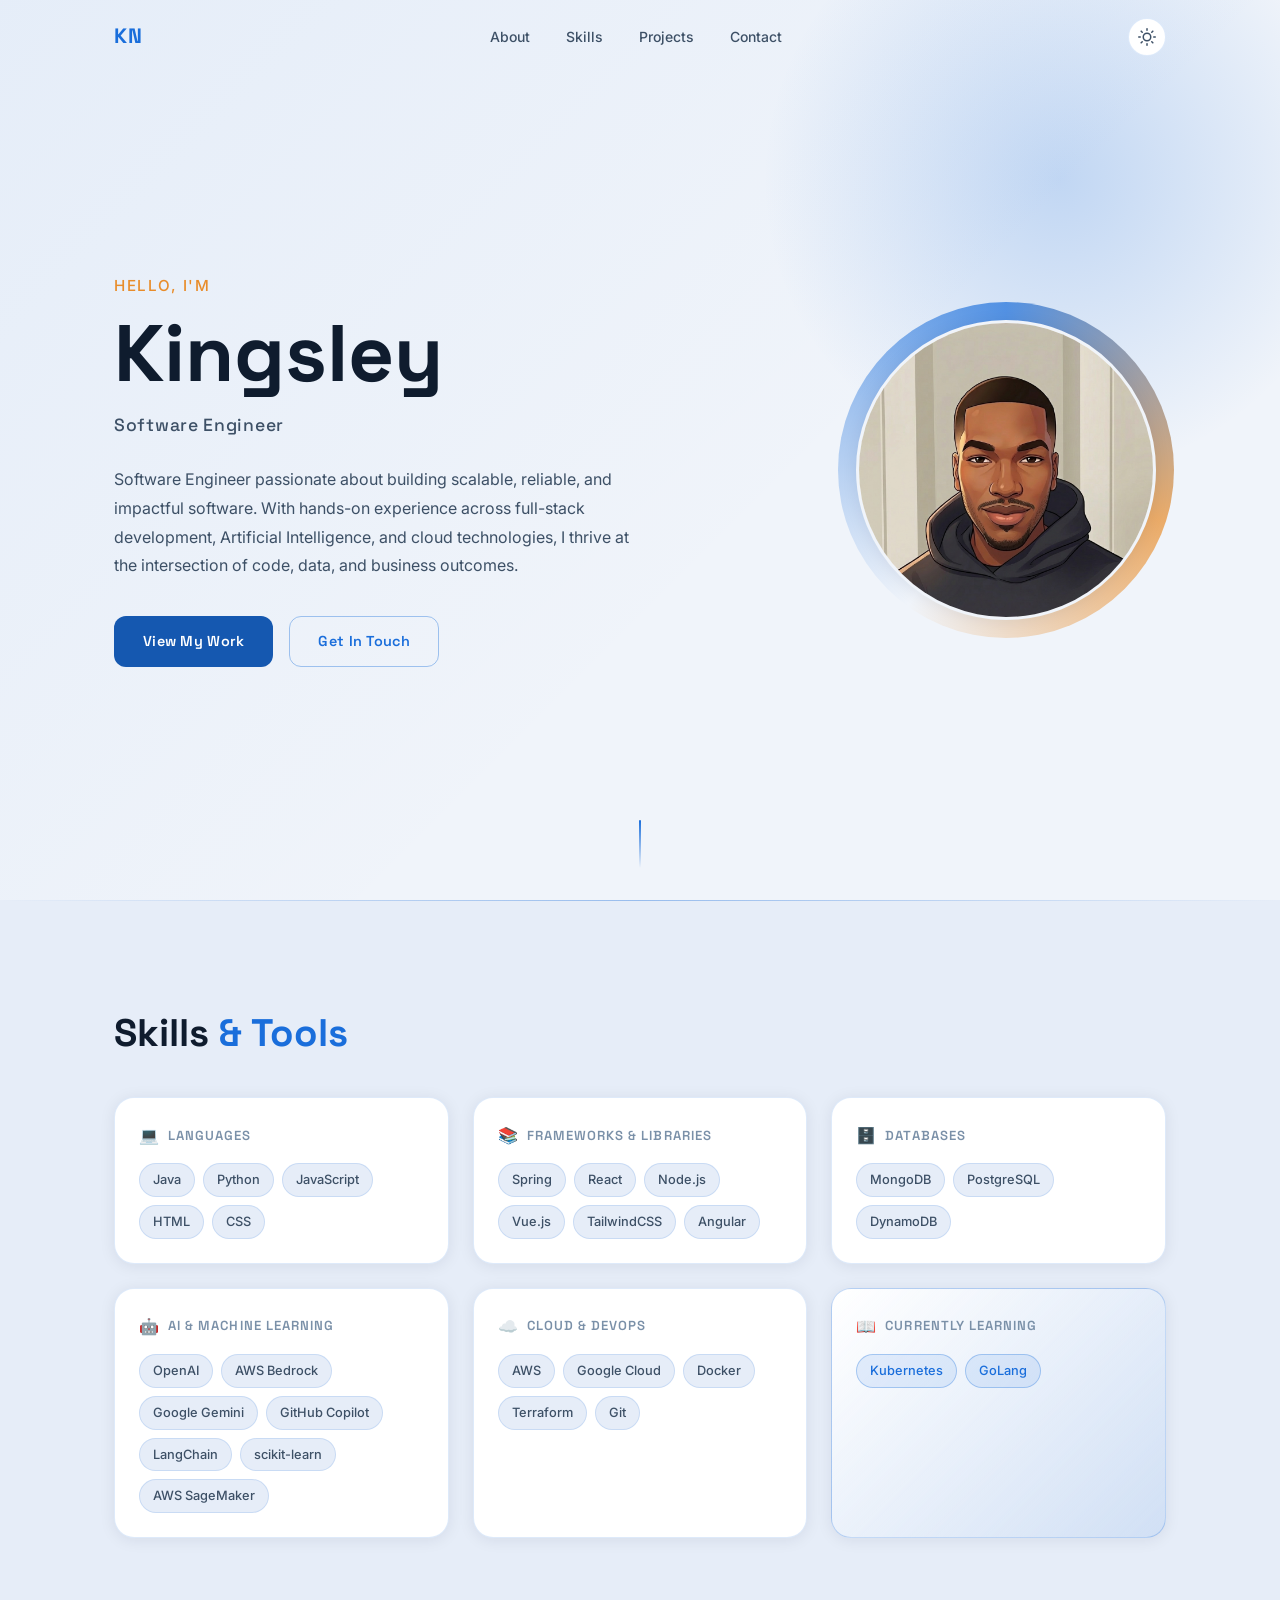
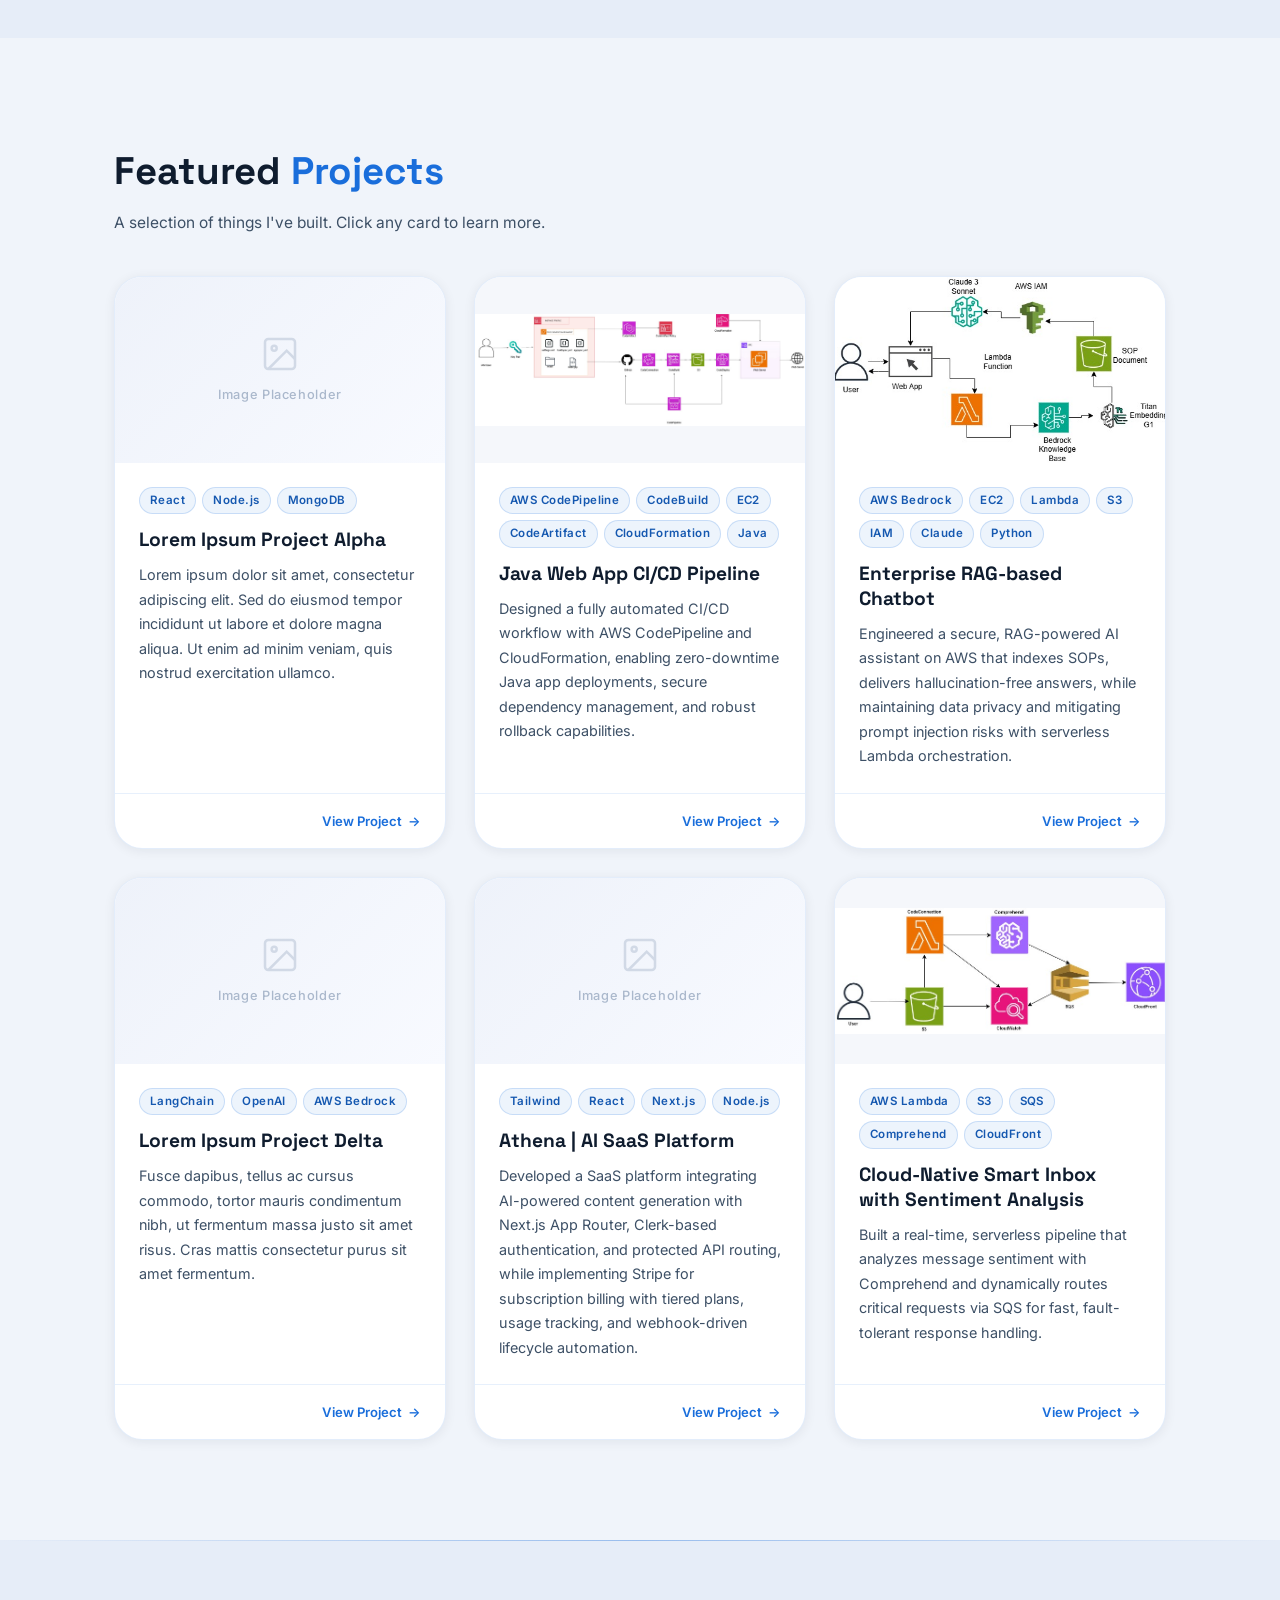
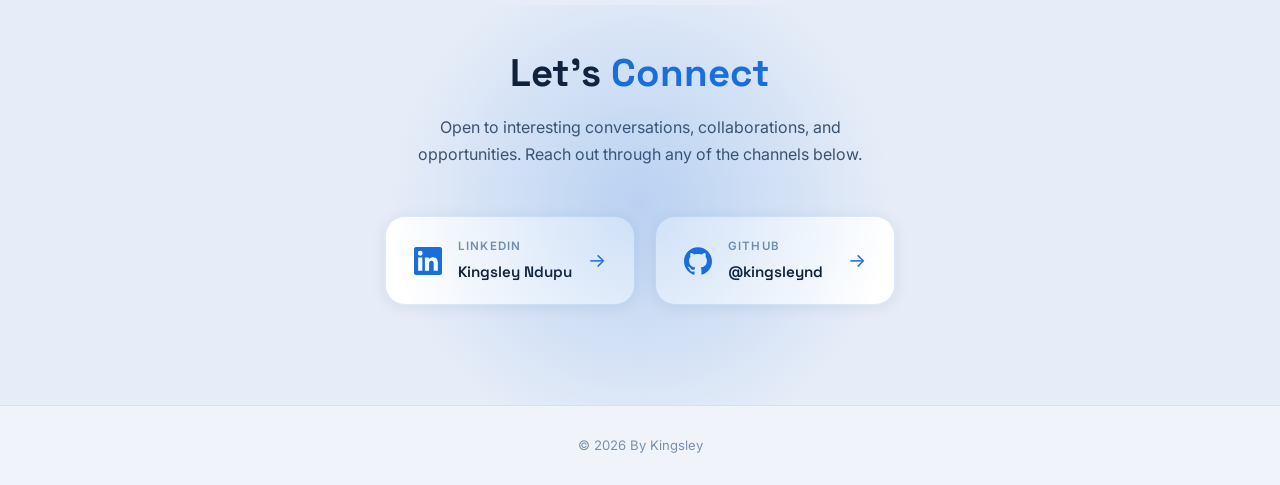
==== Portfolio/index.html @ 6bc6d0e2 "current state" ====
<!DOCTYPE html>
<html lang="en">
<head>
  <meta charset="UTF-8" />
  <meta name="viewport" content="width=device-width, initial-scale=1.0" />
  <title>Kingsley Ndupu — Software Engineer</title>
  <link rel="stylesheet" href="style.css" />
  <link href="https://fonts.googleapis.com/css2?family=Inter:wght@300;400;500;600;700&family=Space+Grotesk:wght@400;500;600;700&display=swap" rel="stylesheet" />
</head>
<body>

  <!-- NAV -->
  <nav class="nav" id="navbar">
    <div class="nav__inner">
      <a href="#" class="nav__logo">KN</a>
      <ul class="nav__links">
        <li><a href="#about">About</a></li>
        <li><a href="#skills">Skills</a></li>
        <li><a href="#projects">Projects</a></li>
        <li><a href="#contact">Contact</a></li>
      </ul>
      <button class="theme-toggle" id="themeToggle" aria-label="Toggle theme">
        <span class="theme-toggle__icon theme-toggle__icon--light">
          <!-- Sun -->
          <svg width="18" height="18" viewBox="0 0 24 24" fill="none" stroke="currentColor" stroke-width="2" stroke-linecap="round" stroke-linejoin="round"><circle cx="12" cy="12" r="5"/><line x1="12" y1="1" x2="12" y2="3"/><line x1="12" y1="21" x2="12" y2="23"/><line x1="4.22" y1="4.22" x2="5.64" y2="5.64"/><line x1="18.36" y1="18.36" x2="19.78" y2="19.78"/><line x1="1" y1="12" x2="3" y2="12"/><line x1="21" y1="12" x2="23" y2="12"/><line x1="4.22" y1="19.78" x2="5.64" y2="18.36"/><line x1="18.36" y1="5.64" x2="19.78" y2="4.22"/></svg>
        </span>
        <span class="theme-toggle__icon theme-toggle__icon--dark">
          <!-- Moon -->
          <svg width="18" height="18" viewBox="0 0 24 24" fill="none" stroke="currentColor" stroke-width="2" stroke-linecap="round" stroke-linejoin="round"><path d="M21 12.79A9 9 0 1 1 11.21 3 7 7 0 0 0 21 12.79z"/></svg>
        </span>
      </button>
    </div>
  </nav>

  <!--  ABOUT -->
  <section class="about" id="about">
    <div class="about__glow"></div>
    <div class="container about__inner">
      <div class="about__text">
        <p class="about__greeting">Hello, I'm</p>
        <h1 class="about__name">Kingsley<br /></h1>
        <p class="about__role">Software Engineer</p>
        <p class="about__bio">
          Software Engineer passionate about building scalable, reliable, and
          impactful software. With hands-on experience across full-stack
          development, Artificial Intelligence, and cloud technologies, I thrive
          at the intersection of code, data, and business outcomes.
        </p>
        <div class="about__actions">
          <a href="#projects" class="btn btn--primary">View My Work</a>
          <a href="#contact" class="btn btn--ghost">Get In Touch</a>
        </div>
      </div>
      <div class="about__image-wrap">
        <div class="about__image-ring"></div>
        <div class="about__image-container">
          <!-- Replace src with your actual profile image path -->
          <img
            src="images/kingsley profile.PNG"
            alt="Kingsley Ndupu"
            class="about__image"
            onerror="this.style.display='none'; this.parentElement.classList.add('about__image-container--placeholder')"
          />
          <div class="about__image-fallback">KN</div>
        </div>
      </div>
    </div>
    <div class="about__scroll-hint">
      <span></span>
    </div>
  </section>

  <!-- SKILLS -->
  <section class="skills" id="skills">
    <div class="container">
      <h2 class="section-title">Skills <span>&amp; Tools</span></h2>
      <div class="skills__grid">

        <div class="skill-group">
          <h3 class="skill-group__title"><span class="skill-group__icon">💻</span> Languages</h3>
          <div class="skill-group__tags">
            <span class="tag">Java</span>
            <span class="tag">Python</span>
            <span class="tag">JavaScript</span>
            <span class="tag">HTML</span>
            <span class="tag">CSS</span>
          </div>
        </div>

        <div class="skill-group">
          <h3 class="skill-group__title"><span class="skill-group__icon">📚</span> Frameworks &amp; Libraries</h3>
          <div class="skill-group__tags">
            <span class="tag">Spring</span>
            <span class="tag">React</span>
            <span class="tag">Node.js</span>
            <span class="tag">Vue.js</span>
            <span class="tag">TailwindCSS</span>
            <span class="tag">Angular</span>
          </div>
        </div>

        <div class="skill-group">
          <h3 class="skill-group__title"><span class="skill-group__icon">🗄️</span> Databases</h3>
          <div class="skill-group__tags">
            <span class="tag">MongoDB</span>
            <span class="tag">PostgreSQL</span>
            <span class="tag">DynamoDB</span>
          </div>
        </div>

        <div class="skill-group">
          <h3 class="skill-group__title"><span class="skill-group__icon">🤖</span> AI &amp; Machine Learning</h3>
          <div class="skill-group__tags">
            <span class="tag">OpenAI</span>
            <span class="tag">AWS Bedrock</span>
            <span class="tag">Google Gemini</span>
            <span class="tag">GitHub Copilot</span>
            <span class="tag">LangChain</span>
            <span class="tag">scikit-learn</span>
            <span class="tag">AWS SageMaker</span>
          </div>
        </div>

        <div class="skill-group">
          <h3 class="skill-group__title"><span class="skill-group__icon">☁️</span> Cloud &amp; DevOps</h3>
          <div class="skill-group__tags">
            <span class="tag">AWS</span>
            <span class="tag">Google Cloud</span>
            <span class="tag">Docker</span>
            <span class="tag">Terraform</span>
            <span class="tag">Git</span>
          </div>
        </div>

        <div class="skill-group skill-group--learning">
          <h3 class="skill-group__title"><span class="skill-group__icon">📖</span> Currently Learning</h3>
          <div class="skill-group__tags">
            <span class="tag tag--learning">Kubernetes</span>
            <span class="tag tag--learning">GoLang</span>
          </div>
        </div>

      </div>
    </div>
  </section>

  <!-- PROJECTS -->
  <section class="projects" id="projects">
    <div class="container">
      <h2 class="section-title">Featured <span>Projects</span></h2>
      <p class="section-sub">A selection of things I've built. Click any card to learn more.</p>
      <div class="projects__grid" id="projectsGrid">
        <!-- Projects are rendered by JavaScript — edit the `projects` array in main.js -->
      </div>
    </div>
  </section>

  <!-- CONTACT -->
  <section class="contact" id="contact">
    <div class="container contact__inner">
      <div class="contact__glow"></div>
      <h2 class="section-title">Let's <span>Connect</span></h2>
      <p class="contact__sub">
        Open to interesting conversations, collaborations, and opportunities.
        Reach out through any of the channels below.
      </p>
      <div class="contact__links">
        <a
          href="https://www.linkedin.com/in/kingsley-ndupu"
          target="_blank"
          rel="noopener noreferrer"
          class="contact__card"
        >
          <div class="contact__card-icon">
            <svg viewBox="0 0 24 24" fill="currentColor" width="28" height="28"><path d="M20.447 20.452h-3.554v-5.569c0-1.328-.027-3.037-1.852-3.037-1.853 0-2.136 1.445-2.136 2.939v5.667H9.351V9h3.414v1.561h.046c.477-.9 1.637-1.85 3.37-1.85 3.601 0 4.267 2.37 4.267 5.455v6.286zM5.337 7.433a2.062 2.062 0 01-2.063-2.065 2.064 2.064 0 112.063 2.065zm1.782 13.019H3.555V9h3.564v11.452zM22.225 0H1.771C.792 0 0 .774 0 1.729v20.542C0 23.227.792 24 1.771 24h20.451C23.2 24 24 23.227 24 22.271V1.729C24 .774 23.2 0 22.222 0h.003z"/></svg>
          </div>
          <div class="contact__card-text">
            <span class="contact__card-label">LinkedIn</span>
            <span class="contact__card-handle">Kingsley Ndupu</span>
          </div>
          <span class="contact__card-arrow">→</span>
        </a>

        <a
          href="https://github.com/kingsleynd"
          target="_blank"
          rel="noopener noreferrer"
          class="contact__card"
        >
          <div class="contact__card-icon">
            <svg viewBox="0 0 24 24" fill="currentColor" width="28" height="28"><path d="M12 .297c-6.63 0-12 5.373-12 12 0 5.303 3.438 9.8 8.205 11.385.6.113.82-.258.82-.577 0-.285-.01-1.04-.015-2.04-3.338.724-4.042-1.61-4.042-1.61C4.422 18.07 3.633 17.7 3.633 17.7c-1.087-.744.084-.729.084-.729 1.205.084 1.838 1.236 1.838 1.236 1.07 1.835 2.809 1.305 3.495.998.108-.776.417-1.305.76-1.605-2.665-.3-5.466-1.332-5.466-5.93 0-1.31.465-2.38 1.235-3.22-.135-.303-.54-1.523.105-3.176 0 0 1.005-.322 3.3 1.23.96-.267 1.98-.399 3-.405 1.02.006 2.04.138 3 .405 2.28-1.552 3.285-1.23 3.285-1.23.645 1.653.24 2.873.12 3.176.765.84 1.23 1.91 1.23 3.22 0 4.61-2.805 5.625-5.475 5.92.42.36.81 1.096.81 2.22 0 1.606-.015 2.896-.015 3.286 0 .315.21.69.825.57C20.565 22.092 24 17.592 24 12.297c0-6.627-5.373-12-12-12"/></svg>
          </div>
          <div class="contact__card-text">
            <span class="contact__card-label">GitHub</span>
            <span class="contact__card-handle">@kingsleynd</span>
          </div>
          <span class="contact__card-arrow">→</span>
        </a>
      </div>
    </div>
  </section>

  <footer class="footer">
    <p>© <span id="year"></span> By Kingsley</p>
  </footer>

  <script src="main.js"></script>
</body>
</html>
---- Portfolio/style.css ----
/* =============================================
   TOKENS — LIGHT MODE (default)
   ============================================= */
:root {
  --bg:           #f0f4fa;
  --bg-surface:   #e6edf8;
  --bg-elevated:  #ffffff;
  --bg-card:      #ffffff;

  --blue-bright:  #1a6edb;
  --blue-mid:     #1558b0;
  --blue-deep:    #0d3d7a;
  --blue-glow:    rgba(26, 110, 219, 0.10);
  --blue-glow-strong: rgba(26, 110, 219, 0.22);

  /* Accent: warm amber — pairs beautifully with blue */
  --accent:       #e88c2a;
  --accent-light: rgba(232, 140, 42, 0.12);

  --text-primary:   #0f1c2e;
  --text-secondary: #3d5066;
  --text-muted:     #7a90a8;

  --border:       rgba(26, 110, 219, 0.14);
  --border-hover: rgba(26, 110, 219, 0.38);

  --shadow-card:  0 2px 16px rgba(15, 28, 46, 0.08);
  --shadow-hover: 0 12px 40px rgba(15, 28, 46, 0.14);

  --radius-sm:  6px;
  --radius-md:  12px;
  --radius-lg:  20px;
  --radius-xl:  28px;

  --font-body:    'Inter', sans-serif;
  --font-display: 'Space Grotesk', sans-serif;

  --transition: 0.25s cubic-bezier(0.4, 0, 0.2, 1);
}

/* =============================================
   TOKENS — DARK MODE
   ============================================= */
[data-theme="dark"] {
  --bg:           #0d1117;
  --bg-surface:   #131a24;
  --bg-elevated:  #1a2332;
  --bg-card:      #162030;

  --blue-bright:  #4d9fec;
  --blue-mid:     #2d7dd2;
  --blue-deep:    #1a4f8a;
  --blue-glow:    rgba(77, 159, 236, 0.18);
  --blue-glow-strong: rgba(77, 159, 236, 0.32);

  --accent:       #f0a83a;
  --accent-light: rgba(240, 168, 58, 0.12);

  --text-primary:   #e8edf5;
  --text-secondary: #8fa0b8;
  --text-muted:     #546075;

  --border:       rgba(77, 159, 236, 0.12);
  --border-hover: rgba(77, 159, 236, 0.32);

  --shadow-card:  0 2px 16px rgba(0, 0, 0, 0.3);
  --shadow-hover: 0 16px 48px rgba(0, 0, 0, 0.5);
}

/* =============================================
   RESET
   ============================================= */
*, *::before, *::after { box-sizing: border-box; margin: 0; padding: 0; }

html { scroll-behavior: smooth; }

body {
  background: var(--bg);
  color: var(--text-primary);
  font-family: var(--font-body);
  font-size: 16px;
  line-height: 1.7;
  overflow-x: hidden;
  transition: background var(--transition), color var(--transition);
}

img { display: block; max-width: 100%; }
a { text-decoration: none; color: inherit; }
ul { list-style: none; }

.container {
  width: 100%;
  max-width: 1100px;
  margin: 0 auto;
  padding: 0 24px;
}

/* =============================================
   TYPOGRAPHY HELPERS
   ============================================= */
.section-title {
  font-family: var(--font-display);
  font-size: clamp(1.75rem, 4vw, 2.4rem);
  font-weight: 700;
  color: var(--text-primary);
  margin-bottom: 0.4rem;
}
.section-title span { color: var(--blue-bright); }

.section-sub {
  color: var(--text-secondary);
  margin-bottom: 2.5rem;
  font-size: 0.97rem;
}

/* =============================================
   BUTTONS
   ============================================= */
.btn {
  display: inline-flex;
  align-items: center;
  gap: 8px;
  padding: 12px 28px;
  border-radius: var(--radius-md);
  font-family: var(--font-display);
  font-size: 0.9rem;
  font-weight: 600;
  cursor: pointer;
  transition: var(--transition);
  letter-spacing: 0.02em;
}

.btn--primary {
  background: var(--blue-mid);
  color: #fff;
  border: 1px solid transparent;
}
.btn--primary:hover {
  background: var(--blue-bright);
  box-shadow: 0 0 24px var(--blue-glow-strong);
  transform: translateY(-2px);
}

.btn--ghost {
  background: transparent;
  color: var(--blue-bright);
  border: 1px solid var(--border-hover);
}
.btn--ghost:hover {
  background: var(--blue-glow);
  border-color: var(--blue-bright);
  transform: translateY(-2px);
}

/* =============================================
   NAV
   ============================================= */
.nav {
  position: fixed;
  top: 0;
  left: 0;
  right: 0;
  z-index: 100;
  padding: 18px 0;
  transition: background var(--transition), border-color var(--transition), padding var(--transition), box-shadow var(--transition);
}
.nav.scrolled {
  background: rgba(240, 244, 250, 0.88);
  backdrop-filter: blur(16px);
  border-bottom: 1px solid var(--border);
  padding: 12px 0;
  box-shadow: 0 2px 16px rgba(15, 28, 46, 0.07);
}
[data-theme="dark"] .nav.scrolled {
  background: rgba(13, 17, 23, 0.88);
  box-shadow: none;
}

.nav__inner {
  max-width: 1100px;
  margin: 0 auto;
  padding: 0 24px;
  display: flex;
  align-items: center;
  justify-content: space-between;
}

.nav__logo {
  font-family: var(--font-display);
  font-size: 1.3rem;
  font-weight: 700;
  color: var(--blue-bright);
  letter-spacing: 0.05em;
}

.nav__links {
  display: flex;
  gap: 36px;
}
.nav__links a {
  font-size: 0.875rem;
  font-weight: 500;
  color: var(--text-secondary);
  transition: color var(--transition);
  position: relative;
}
.nav__links a::after {
  content: '';
  position: absolute;
  bottom: -4px;
  left: 0;
  width: 0;
  height: 2px;
  background: var(--blue-bright);
  border-radius: 2px;
  transition: width var(--transition);
}
.nav__links a:hover { color: var(--text-primary); }
.nav__links a:hover::after { width: 100%; }

/* Theme toggle button */
.theme-toggle {
  display: flex;
  align-items: center;
  justify-content: center;
  width: 38px;
  height: 38px;
  border-radius: 50%;
  border: 1px solid var(--border);
  background: var(--bg-elevated);
  color: var(--text-secondary);
  cursor: pointer;
  transition: var(--transition);
  flex-shrink: 0;
}
.theme-toggle:hover {
  border-color: var(--blue-bright);
  color: var(--blue-bright);
  background: var(--blue-glow);
}

.theme-toggle__icon { display: flex; align-items: center; }
.theme-toggle__icon--dark { display: none; }

[data-theme="dark"] .theme-toggle__icon--light { display: none; }
[data-theme="dark"] .theme-toggle__icon--dark  { display: flex; }

/* =============================================
   ABOUT / HERO
   ============================================= */
.about {
  min-height: 100vh;
  display: flex;
  flex-direction: column;
  justify-content: center;
  position: relative;
  padding: 120px 0 80px;
  overflow: hidden;
}

/* Light mode: subtle blue-to-white gradient background */
.about::after {
  content: '';
  position: absolute;
  inset: 0;
  background: linear-gradient(135deg, rgba(26, 110, 219, 0.05) 0%, transparent 60%);
  pointer-events: none;
}
[data-theme="dark"] .about::after { display: none; }

.about__glow {
  position: absolute;
  top: -120px;
  right: -80px;
  width: 600px;
  height: 600px;
  background: radial-gradient(circle, var(--blue-glow-strong) 0%, transparent 70%);
  pointer-events: none;
}

.about__inner {
  display: flex;
  align-items: center;
  gap: 64px;
  position: relative;
  z-index: 1;
}

.about__text { flex: 1; }

.about__greeting {
  font-size: 0.95rem;
  font-weight: 500;
  color: var(--accent);
  letter-spacing: 0.1em;
  text-transform: uppercase;
  margin-bottom: 12px;
}

.about__name {
  font-family: var(--font-display);
  font-size: clamp(3rem, 7vw, 5rem);
  font-weight: 700;
  line-height: 1.05;
  color: var(--text-primary);
  margin-bottom: 16px;
}
.about__name span { color: var(--blue-bright); }

.about__role {
  font-family: var(--font-display);
  font-size: 1.1rem;
  font-weight: 500;
  color: var(--text-secondary);
  margin-bottom: 24px;
  letter-spacing: 0.04em;
}

.about__bio {
  color: var(--text-secondary);
  font-size: 1rem;
  max-width: 520px;
  margin-bottom: 36px;
  line-height: 1.8;
}

.about__actions { display: flex; gap: 16px; flex-wrap: wrap; }

/* Profile image */
.about__image-wrap {
  flex-shrink: 0;
  position: relative;
  width: 320px;
  height: 320px;
  display: flex;
  align-items: center;
  justify-content: center;
}

.about__image-ring {
  position: absolute;
  inset: -8px;
  border-radius: 50%;
  background: conic-gradient(from 0deg, var(--blue-bright), var(--accent), transparent 60%, var(--blue-bright));
  animation: spin 8s linear infinite;
  opacity: 0.7;
}
@keyframes spin { to { transform: rotate(360deg); } }

.about__image-container {
  width: 300px;
  height: 300px;
  border-radius: 50%;
  overflow: hidden;
  background: var(--bg-elevated);
  border: 3px solid var(--bg);
  position: relative;
  z-index: 1;
  box-shadow: var(--shadow-card);
}

.about__image {
  width: 100%;
  height: 100%;
  object-fit: cover;
}

.about__image-fallback {
  position: absolute;
  inset: 0;
  display: flex;
  align-items: center;
  justify-content: center;
  font-family: var(--font-display);
  font-size: 4rem;
  font-weight: 700;
  color: var(--blue-bright);
  background: var(--bg-elevated);
  display: none;
}

.about__image-container--placeholder .about__image-fallback { display: flex; }

.about__scroll-hint {
  position: absolute;
  bottom: 32px;
  left: 50%;
  transform: translateX(-50%);
  display: flex;
  flex-direction: column;
  align-items: center;
  z-index: 1;
}
.about__scroll-hint span {
  display: block;
  width: 2px;
  height: 48px;
  background: linear-gradient(to bottom, var(--blue-bright), transparent);
  border-radius: 2px;
  animation: scrollPulse 2s ease-in-out infinite;
}
@keyframes scrollPulse {
  0%, 100% { opacity: 0.3; transform: scaleY(1); }
  50%       { opacity: 1;   transform: scaleY(1.1); }
}

/* =============================================
   SKILLS
   ============================================= */
.skills {
  padding: 100px 0;
  background: var(--bg-surface);
  position: relative;
}
.skills::before {
  content: '';
  position: absolute;
  top: 0; left: 0; right: 0;
  height: 1px;
  background: linear-gradient(to right, transparent, var(--border-hover), transparent);
}

.skills__grid {
  display: grid;
  grid-template-columns: repeat(auto-fill, minmax(300px, 1fr));
  gap: 24px;
  margin-top: 2rem;
}

.skill-group {
  background: var(--bg-card);
  border: 1px solid var(--border);
  border-radius: var(--radius-lg);
  padding: 24px;
  box-shadow: var(--shadow-card);
  transition: border-color var(--transition), box-shadow var(--transition), transform var(--transition);
}
.skill-group:hover {
  border-color: var(--border-hover);
  box-shadow: var(--shadow-hover);
  transform: translateY(-2px);
}

.skill-group__title {
  font-family: var(--font-display);
  font-size: 0.82rem;
  font-weight: 600;
  color: var(--text-muted);
  text-transform: uppercase;
  letter-spacing: 0.08em;
  margin-bottom: 14px;
  display: flex;
  align-items: center;
  gap: 8px;
}
.skill-group__icon { font-size: 1rem; }

.skill-group__tags { display: flex; flex-wrap: wrap; gap: 8px; }

.tag {
  padding: 5px 13px;
  background: var(--bg-surface);
  border: 1px solid var(--border);
  border-radius: 100px;
  font-size: 0.8rem;
  font-weight: 500;
  color: var(--text-secondary);
  transition: var(--transition);
}
[data-theme="dark"] .tag { background: var(--bg-elevated); }
.tag:hover {
  border-color: var(--blue-bright);
  color: var(--blue-bright);
  background: var(--blue-glow);
}

.tag--learning {
  border-color: rgba(26, 110, 219, 0.3);
  color: var(--blue-bright);
  background: var(--blue-glow);
}
[data-theme="dark"] .tag--learning {
  border-color: rgba(77, 159, 236, 0.3);
}

.skill-group--learning {
  border-color: rgba(26, 110, 219, 0.25);
  background: linear-gradient(135deg, var(--bg-card), var(--blue-glow));
}
[data-theme="dark"] .skill-group--learning {
  border-color: rgba(77, 159, 236, 0.2);
}

/* =============================================
   PROJECTS
   ============================================= */
.projects {
  padding: 100px 0;
  background: var(--bg);
}

.projects__grid {
  display: grid;
  grid-template-columns: repeat(3, 1fr);
  gap: 28px;
}

/* Project Card */
.project-card {
  background: #ffffff;
  border: 1px solid rgba(26, 110, 219, 0.12);
  border-radius: var(--radius-xl);
  overflow: hidden;
  cursor: pointer;
  transition: transform var(--transition), border-color var(--transition), box-shadow var(--transition);
  display: flex;
  flex-direction: column;
  position: relative;
  box-shadow: 0 2px 12px rgba(15, 28, 46, 0.07);
}
[data-theme="dark"] .project-card {
  background: var(--bg-card);
  border-color: var(--border);
  box-shadow: var(--shadow-card);
}
.project-card:hover {
  transform: translateY(-6px);
  border-color: var(--border-hover);
  box-shadow: 0 20px 50px rgba(26, 110, 219, 0.15), 0 0 0 1px var(--border-hover);
}
[data-theme="dark"] .project-card:hover {
  box-shadow: 0 16px 48px rgba(0, 0, 0, 0.4), 0 0 0 1px var(--border-hover);
}

.project-card__image-wrap {
  width: 100%;
  aspect-ratio: 16 / 9;
  overflow: hidden;
  background: #f5f7fb;
  position: relative;
}
[data-theme="dark"] .project-card__image-wrap { background: var(--bg-elevated); }

.project-card__image-wrap img {
  width: 100%;
  height: 100%;
  object-fit: cover;
  transition: transform 0.4s cubic-bezier(0.4, 0, 0.2, 1);
}
.project-card:hover .project-card__image-wrap img { transform: scale(1.04); }

/* Placeholder when no image */
.project-card__image-placeholder {
  width: 100%;
  height: 100%;
  display: flex;
  flex-direction: column;
  align-items: center;
  justify-content: center;
  gap: 10px;
  background: linear-gradient(135deg, #eef2fa 0%, #f8faff 100%);
  color: #aab8cc;
  font-size: 0.8rem;
  font-weight: 500;
  letter-spacing: 0.05em;
}
[data-theme="dark"] .project-card__image-placeholder {
  background: linear-gradient(135deg, var(--bg-elevated) 0%, var(--bg-card) 100%);
  color: var(--text-muted);
}
.project-card__image-placeholder svg { opacity: 0.45; }

.project-card__overlay {
  position: absolute;
  inset: 0;
  background: linear-gradient(to top, rgba(15, 28, 46, 0.18) 0%, transparent 60%);
  opacity: 0;
  transition: opacity var(--transition);
}
[data-theme="dark"] .project-card__overlay {
  background: linear-gradient(to top, rgba(13, 17, 23, 0.6) 0%, transparent 50%);
}
.project-card:hover .project-card__overlay { opacity: 1; }

.project-card__body { padding: 24px; flex: 1; display: flex; flex-direction: column; }

.project-card__tags {
  display: flex;
  flex-wrap: wrap;
  gap: 6px;
  margin-bottom: 14px;
}
.project-card__tag {
  padding: 3px 10px;
  border-radius: 100px;
  font-size: 0.72rem;
  font-weight: 600;
  background: rgba(26, 110, 219, 0.08);
  color: var(--blue-mid);
  border: 1px solid rgba(26, 110, 219, 0.18);
  letter-spacing: 0.04em;
}
[data-theme="dark"] .project-card__tag {
  background: var(--blue-glow);
  color: var(--blue-bright);
  border-color: rgba(77, 159, 236, 0.25);
}

.project-card__title {
  font-family: var(--font-display);
  font-size: 1.2rem;
  font-weight: 700;
  color: var(--text-primary);
  margin-bottom: 10px;
  line-height: 1.3;
}

.project-card__desc {
  font-size: 0.9rem;
  color: var(--text-secondary);
  line-height: 1.7;
  flex: 1;
}

.project-card__footer {
  display: flex;
  align-items: center;
  justify-content: flex-end;
  padding: 16px 24px;
  border-top: 1px solid rgba(26, 110, 219, 0.1);
}
[data-theme="dark"] .project-card__footer { border-color: var(--border); }

.project-card__link {
  font-size: 0.82rem;
  font-weight: 600;
  color: var(--blue-bright);
  display: flex;
  align-items: center;
  gap: 6px;
  transition: gap var(--transition), color var(--transition);
}
.project-card:hover .project-card__link { gap: 10px; }

/* =============================================
   CONTACT
   ============================================= */
.contact {
  padding: 100px 0;
  background: var(--bg-surface);
  position: relative;
  overflow: hidden;
}
.contact::before {
  content: '';
  position: absolute;
  top: 0; left: 0; right: 0;
  height: 1px;
  background: linear-gradient(to right, transparent, var(--border-hover), transparent);
}

.contact__glow {
  position: absolute;
  bottom: -100px;
  left: 50%;
  transform: translateX(-50%);
  width: 600px;
  height: 400px;
  background: radial-gradient(circle, var(--blue-glow-strong) 0%, transparent 70%);
  pointer-events: none;
}

.contact__inner {
  text-align: center;
  position: relative;
  z-index: 1;
}

.contact__sub {
  color: var(--text-secondary);
  max-width: 480px;
  margin: 0.5rem auto 3rem;
  font-size: 1rem;
}

.contact__links {
  display: flex;
  justify-content: center;
  gap: 20px;
  flex-wrap: wrap;
}

.contact__card {
  display: flex;
  align-items: center;
  gap: 16px;
  padding: 20px 28px;
  background: var(--bg-card);
  border: 1px solid var(--border);
  border-radius: var(--radius-lg);
  box-shadow: var(--shadow-card);
  transition: var(--transition);
  min-width: 240px;
}
.contact__card:hover {
  border-color: var(--border-hover);
  background: var(--bg-elevated);
  box-shadow: var(--shadow-hover);
  transform: translateY(-4px);
}

.contact__card-icon {
  color: var(--blue-bright);
  flex-shrink: 0;
  display: flex;
  align-items: center;
}

.contact__card-text {
  display: flex;
  flex-direction: column;
  align-items: flex-start;
  gap: 2px;
  flex: 1;
}

.contact__card-label {
  font-size: 0.72rem;
  font-weight: 600;
  color: var(--text-muted);
  text-transform: uppercase;
  letter-spacing: 0.1em;
}

.contact__card-handle {
  font-family: var(--font-display);
  font-size: 0.95rem;
  font-weight: 600;
  color: var(--text-primary);
}

.contact__card-arrow {
  color: var(--blue-bright);
  font-size: 1.2rem;
  transition: transform var(--transition);
}
.contact__card:hover .contact__card-arrow { transform: translateX(4px); }

/* =============================================
   FOOTER
   ============================================= */
.footer {
  padding: 28px 24px;
  text-align: center;
  font-size: 0.82rem;
  color: var(--text-muted);
  border-top: 1px solid var(--border);
  background: var(--bg);
}

/* =============================================
   ANIMATIONS / REVEAL
   ============================================= */
.reveal {
  opacity: 0;
  transform: translateY(28px);
  transition: opacity 0.6s cubic-bezier(0.4, 0, 0.2, 1),
              transform 0.6s cubic-bezier(0.4, 0, 0.2, 1);
}
.reveal.visible {
  opacity: 1;
  transform: translateY(0);
}
.reveal-delay-1 { transition-delay: 0.1s; }
.reveal-delay-2 { transition-delay: 0.2s; }
.reveal-delay-3 { transition-delay: 0.3s; }

/* =============================================
   RESPONSIVE
   ============================================= */
@media (max-width: 860px) {
  .about__inner {
    flex-direction: column-reverse;
    gap: 40px;
    text-align: center;
  }
  .about__bio { max-width: 100%; }
  .about__actions { justify-content: center; }
  .about__image-wrap { width: 220px; height: 220px; }
  .about__image-container { width: 200px; height: 200px; }

  .projects__grid { grid-template-columns: 1fr; }
}

@media (max-width: 560px) {
  .nav__links { gap: 20px; }
  .skills__grid { grid-template-columns: 1fr; }
  .contact__links { flex-direction: column; align-items: center; }
  .contact__card { width: 100%; max-width: 340px; }
}
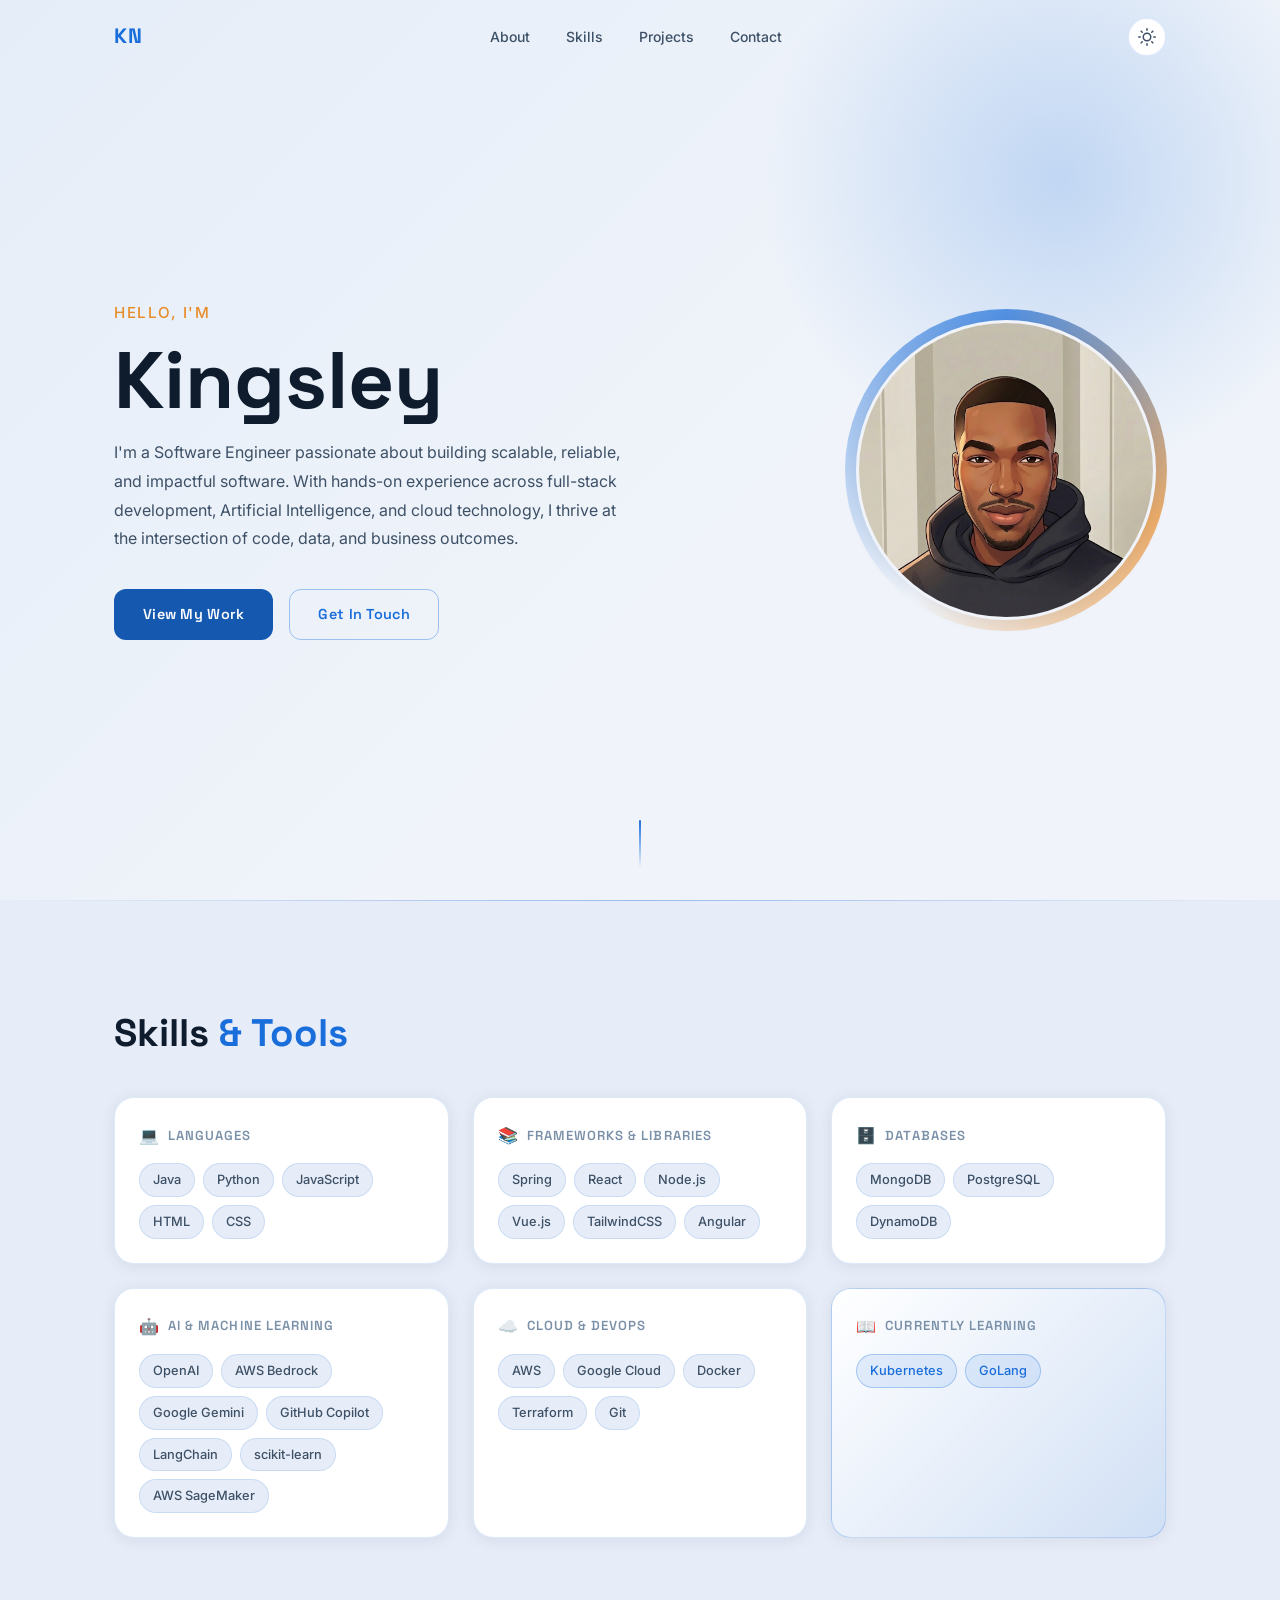
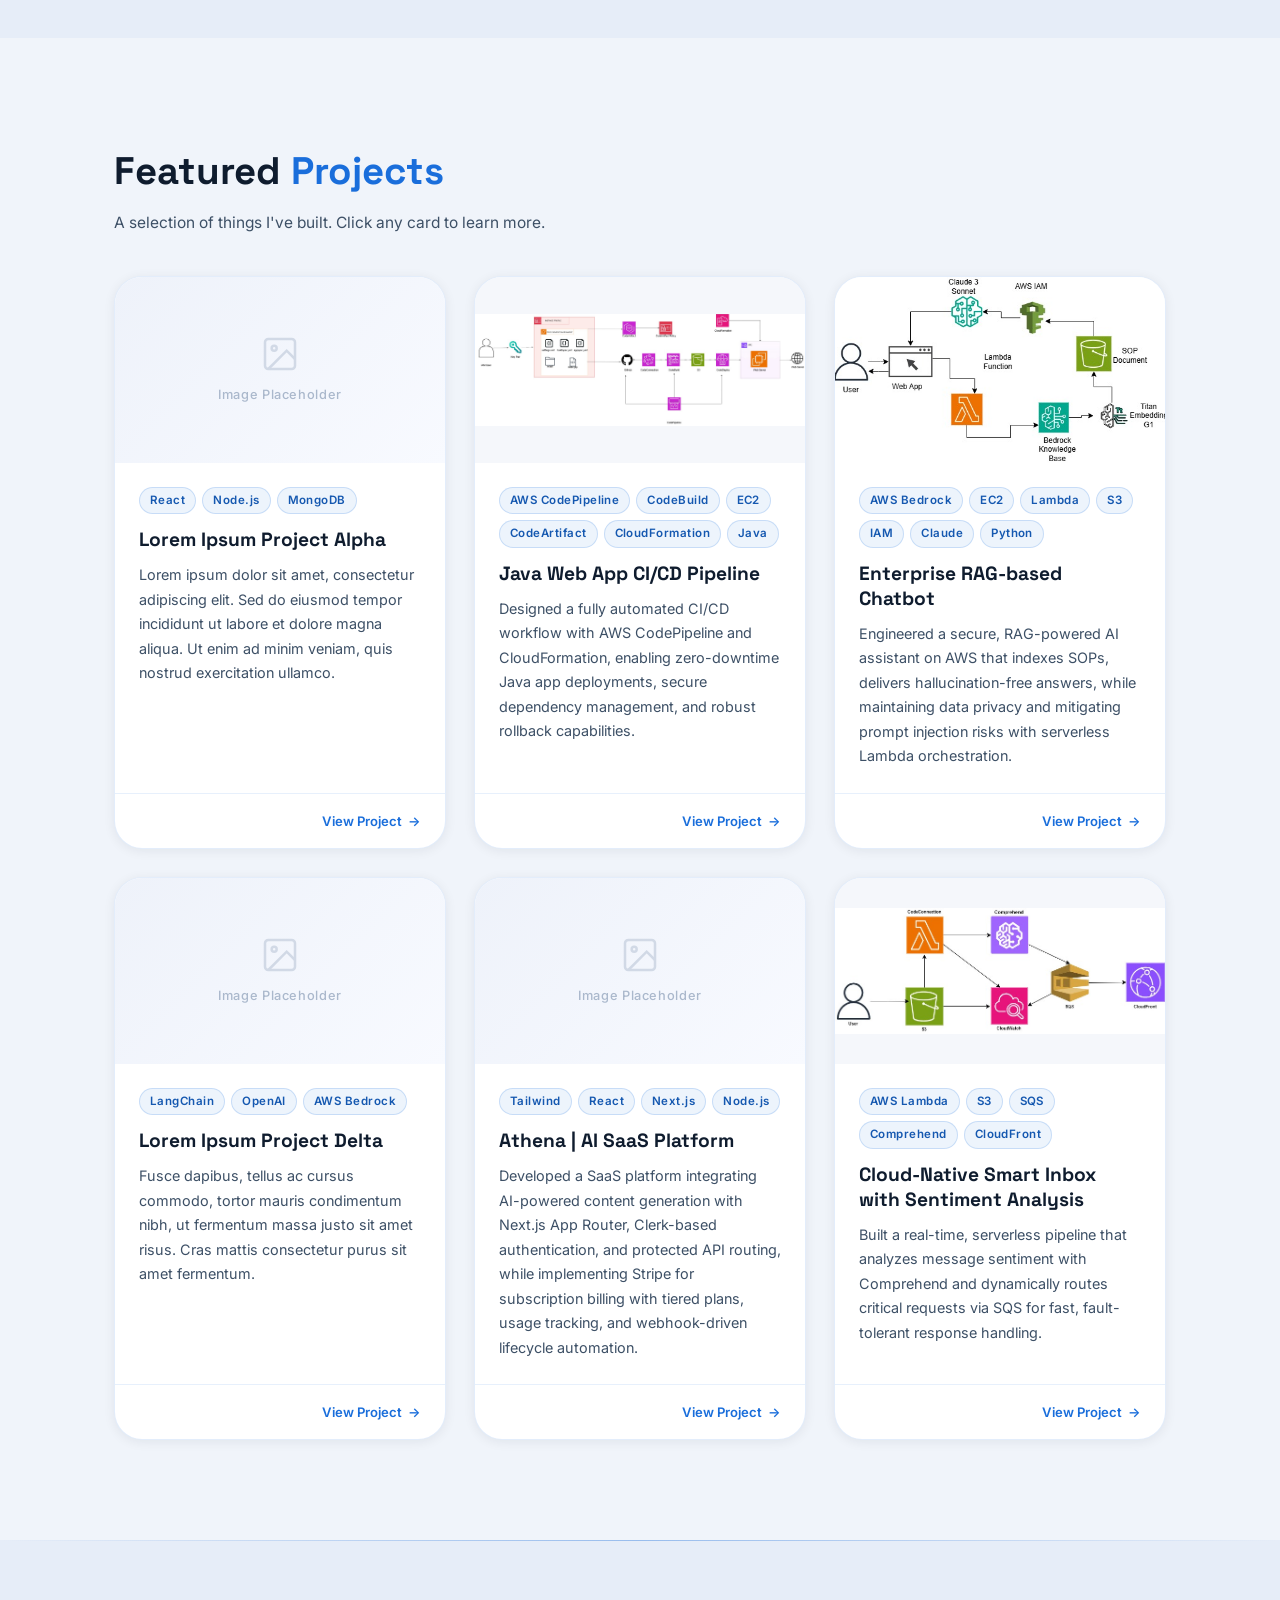
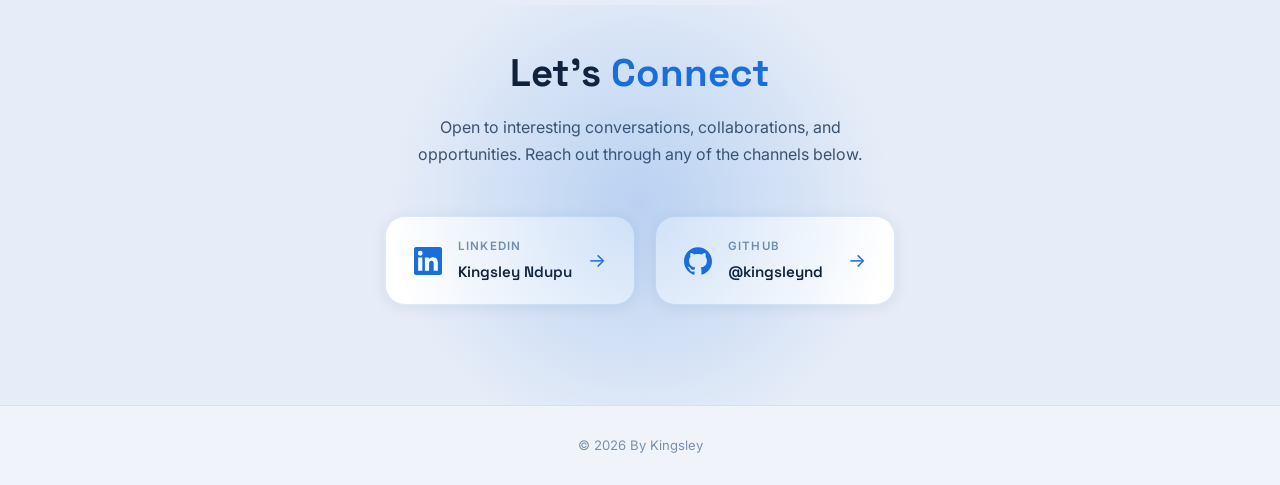
==== commit 593b62b1: "minor visual update" ====
--- a/Portfolio/index.html
+++ b/Portfolio/index.html
@@ -39,11 +39,11 @@
       <div class="about__text">
         <p class="about__greeting">Hello, I'm</p>
         <h1 class="about__name">Kingsley<br /></h1>
-        <p class="about__role">Software Engineer</p>
+        
         <p class="about__bio">
-          Software Engineer passionate about building scalable, reliable, and
+          I'm a Software Engineer passionate about building scalable, reliable, and
           impactful software. With hands-on experience across full-stack
-          development, Artificial Intelligence, and cloud technologies, I thrive
+          development, Artificial Intelligence, and cloud technology, I thrive
           at the intersection of code, data, and business outcomes.
         </p>
         <div class="about__actions">
--- a/Portfolio/style.css
+++ b/Portfolio/style.css
@@ -339,7 +339,7 @@
 
 .about__image-ring {
   position: absolute;
-  inset: -8px;
+  inset: -1px;
   border-radius: 50%;
   background: conic-gradient(from 0deg, var(--blue-bright), var(--accent), transparent 60%, var(--blue-bright));
   animation: spin 8s linear infinite;
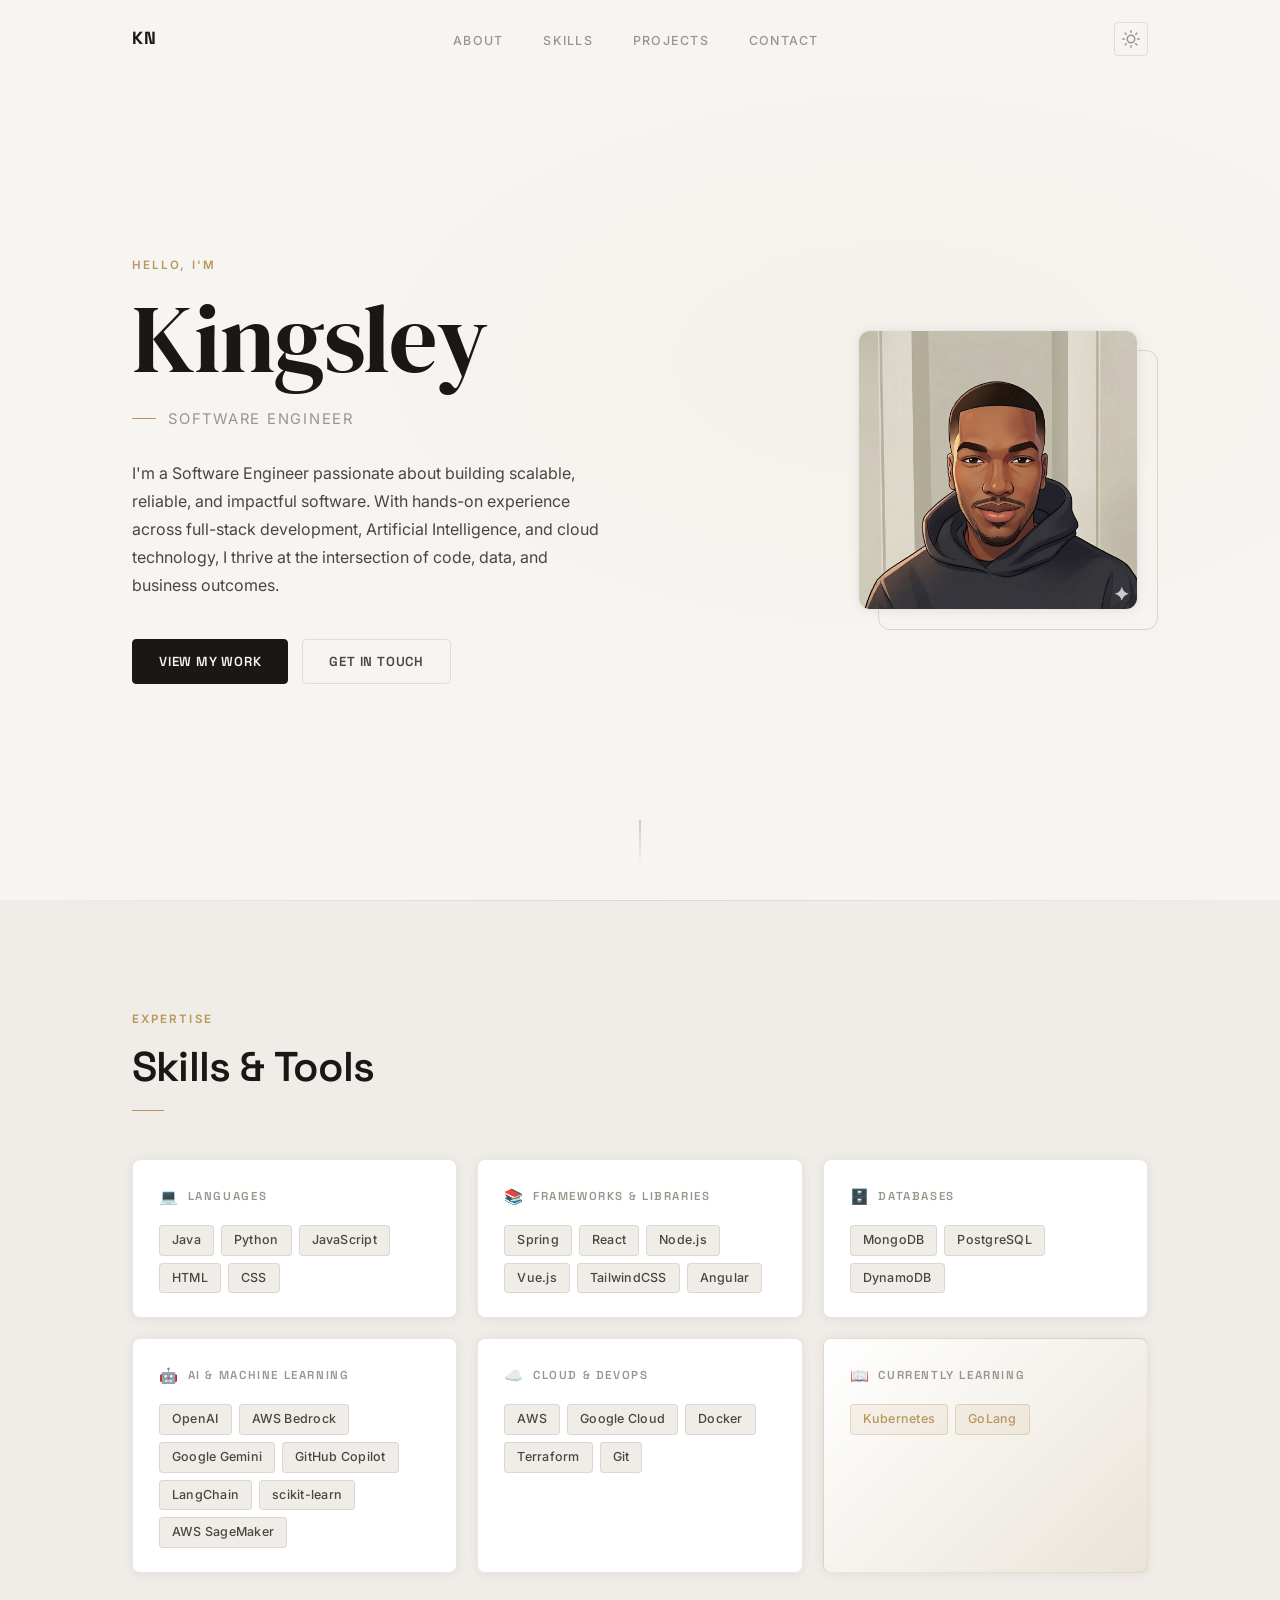
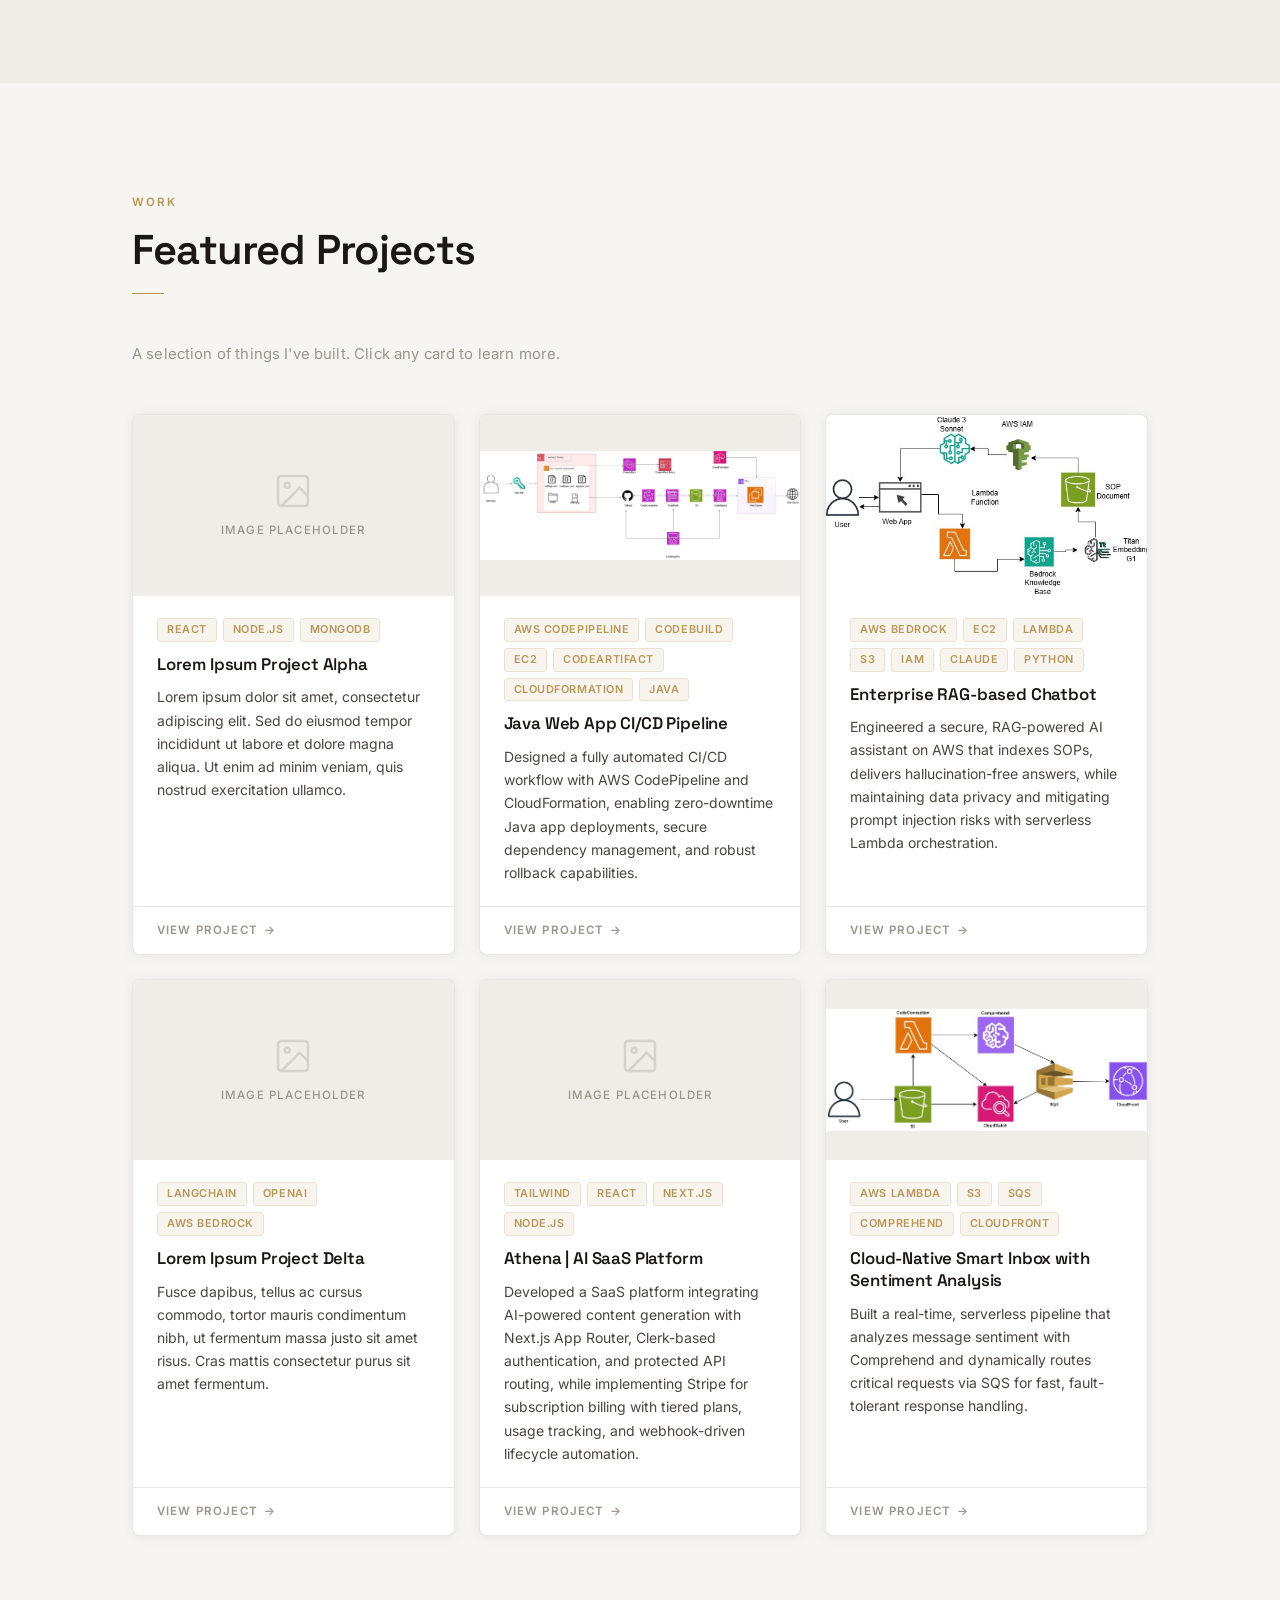
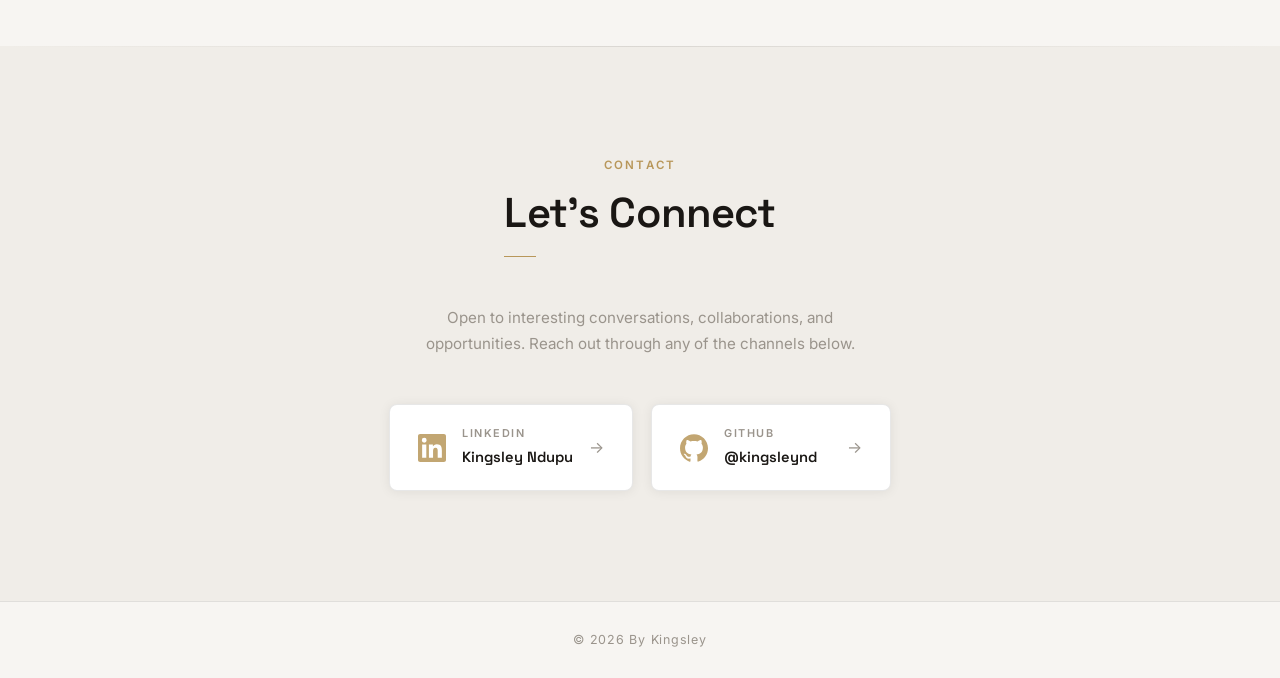
==== commit bd33b210: "styling change" ====
--- a/Portfolio/index.html
+++ b/Portfolio/index.html
@@ -5,7 +5,7 @@
   <meta name="viewport" content="width=device-width, initial-scale=1.0" />
   <title>Kingsley Ndupu — Software Engineer</title>
   <link rel="stylesheet" href="style.css" />
-  <link href="https://fonts.googleapis.com/css2?family=Inter:wght@300;400;500;600;700&family=Space+Grotesk:wght@400;500;600;700&display=swap" rel="stylesheet" />
+  <link href="https://fonts.googleapis.com/css2?family=Inter:wght@300;400;500;600;700&family=Space+Grotesk:wght@400;500;600;700&family=DM+Serif+Display:ital@0;1&display=swap" rel="stylesheet" />
 </head>
 <body>
 
@@ -37,9 +37,9 @@
     <div class="about__glow"></div>
     <div class="container about__inner">
       <div class="about__text">
-        <p class="about__greeting">Hello, I'm</p>
-        <h1 class="about__name">Kingsley<br /></h1>
-        
+        <span class="about__greeting">Hello, I'm</span>
+        <h1 class="about__name">Kingsley</h1>
+        <p class="about__role">Software Engineer</p>
         <p class="about__bio">
           I'm a Software Engineer passionate about building scalable, reliable, and
           impactful software. With hands-on experience across full-stack
@@ -73,7 +73,10 @@
   <!-- SKILLS -->
   <section class="skills" id="skills">
     <div class="container">
-      <h2 class="section-title">Skills <span>&amp; Tools</span></h2>
+      <div class="section-header">
+        <span class="section-label">Expertise</span>
+        <h2 class="section-title">Skills &amp; Tools</h2>
+      </div>
       <div class="skills__grid">
 
         <div class="skill-group">
@@ -147,7 +150,10 @@
   <!-- PROJECTS -->
   <section class="projects" id="projects">
     <div class="container">
-      <h2 class="section-title">Featured <span>Projects</span></h2>
+      <div class="section-header">
+        <span class="section-label">Work</span>
+        <h2 class="section-title">Featured Projects</h2>
+      </div>
       <p class="section-sub">A selection of things I've built. Click any card to learn more.</p>
       <div class="projects__grid" id="projectsGrid">
         <!-- Projects are rendered by JavaScript — edit the `projects` array in main.js -->
@@ -159,7 +165,10 @@
   <section class="contact" id="contact">
     <div class="container contact__inner">
       <div class="contact__glow"></div>
-      <h2 class="section-title">Let's <span>Connect</span></h2>
+      <div class="section-header" style="display:inline-block;">
+        <span class="section-label">Contact</span>
+        <h2 class="section-title">Let's Connect</h2>
+      </div>
       <p class="contact__sub">
         Open to interesting conversations, collaborations, and opportunities.
         Reach out through any of the channels below.
--- a/Portfolio/style.css
+++ b/Portfolio/style.css
@@ -2,69 +2,59 @@
    TOKENS — LIGHT MODE (default)
    ============================================= */
 :root {
-  --bg:           #f0f4fa;
-  --bg-surface:   #e6edf8;
+  --bg:           #f7f5f2;
+  --bg-surface:   #f0ede8;
   --bg-elevated:  #ffffff;
   --bg-card:      #ffffff;
 
-  --blue-bright:  #1a6edb;
-  --blue-mid:     #1558b0;
-  --blue-deep:    #0d3d7a;
-  --blue-glow:    rgba(26, 110, 219, 0.10);
-  --blue-glow-strong: rgba(26, 110, 219, 0.22);
-
-  /* Accent: warm amber — pairs beautifully with blue */
-  --accent:       #e88c2a;
-  --accent-light: rgba(232, 140, 42, 0.12);
-
-  --text-primary:   #0f1c2e;
-  --text-secondary: #3d5066;
-  --text-muted:     #7a90a8;
-
-  --border:       rgba(26, 110, 219, 0.14);
-  --border-hover: rgba(26, 110, 219, 0.38);
-
-  --shadow-card:  0 2px 16px rgba(15, 28, 46, 0.08);
-  --shadow-hover: 0 12px 40px rgba(15, 28, 46, 0.14);
-
-  --radius-sm:  6px;
-  --radius-md:  12px;
-  --radius-lg:  20px;
-  --radius-xl:  28px;
+  --gold:         #b8975a;
+  --gold-light:   rgba(184, 151, 90, 0.10);
+  --gold-strong:  rgba(184, 151, 90, 0.22);
+
+  --text-primary:   #1a1714;
+  --text-secondary: #4a4540;
+  --text-muted:     #9a948c;
+
+  --border:       rgba(26, 23, 20, 0.10);
+  --border-hover: rgba(184, 151, 90, 0.50);
+
+  --shadow-card:  0 1px 12px rgba(26, 23, 20, 0.07);
+  --shadow-hover: 0 8px 36px rgba(26, 23, 20, 0.13);
+
+  --radius-sm:  4px;
+  --radius-md:  8px;
+  --radius-lg:  12px;
+  --radius-xl:  16px;
 
   --font-body:    'Inter', sans-serif;
   --font-display: 'Space Grotesk', sans-serif;
-
-  --transition: 0.25s cubic-bezier(0.4, 0, 0.2, 1);
+  --font-serif:   'DM Serif Display', serif;
+
+  --transition: 0.22s cubic-bezier(0.4, 0, 0.2, 1);
 }
 
 /* =============================================
    TOKENS — DARK MODE
    ============================================= */
 [data-theme="dark"] {
-  --bg:           #0d1117;
-  --bg-surface:   #131a24;
-  --bg-elevated:  #1a2332;
-  --bg-card:      #162030;
-
-  --blue-bright:  #4d9fec;
-  --blue-mid:     #2d7dd2;
-  --blue-deep:    #1a4f8a;
-  --blue-glow:    rgba(77, 159, 236, 0.18);
-  --blue-glow-strong: rgba(77, 159, 236, 0.32);
-
-  --accent:       #f0a83a;
-  --accent-light: rgba(240, 168, 58, 0.12);
-
-  --text-primary:   #e8edf5;
-  --text-secondary: #8fa0b8;
-  --text-muted:     #546075;
-
-  --border:       rgba(77, 159, 236, 0.12);
-  --border-hover: rgba(77, 159, 236, 0.32);
-
-  --shadow-card:  0 2px 16px rgba(0, 0, 0, 0.3);
-  --shadow-hover: 0 16px 48px rgba(0, 0, 0, 0.5);
+  --bg:           #111110;
+  --bg-surface:   #181715;
+  --bg-elevated:  #1e1d1b;
+  --bg-card:      #1a1917;
+
+  --gold:         #c9a96e;
+  --gold-light:   rgba(201, 169, 110, 0.10);
+  --gold-strong:  rgba(201, 169, 110, 0.20);
+
+  --text-primary:   #edeae5;
+  --text-secondary: #9a948c;
+  --text-muted:     #5a554f;
+
+  --border:       rgba(237, 234, 229, 0.08);
+  --border-hover: rgba(201, 169, 110, 0.38);
+
+  --shadow-card:  0 1px 16px rgba(0, 0, 0, 0.35);
+  --shadow-hover: 0 12px 48px rgba(0, 0, 0, 0.55);
 }
 
 /* =============================================
@@ -79,9 +69,10 @@
   color: var(--text-primary);
   font-family: var(--font-body);
   font-size: 16px;
-  line-height: 1.7;
+  line-height: 1.65;
   overflow-x: hidden;
   transition: background var(--transition), color var(--transition);
+  -webkit-font-smoothing: antialiased;
 }
 
 img { display: block; max-width: 100%; }
@@ -90,27 +81,55 @@
 
 .container {
   width: 100%;
-  max-width: 1100px;
+  max-width: 1080px;
   margin: 0 auto;
-  padding: 0 24px;
+  padding: 0 32px;
 }
 
 /* =============================================
    TYPOGRAPHY HELPERS
    ============================================= */
+.section-label {
+  display: block;
+  font-size: 0.72rem;
+  font-weight: 600;
+  letter-spacing: 0.18em;
+  text-transform: uppercase;
+  color: var(--gold);
+  margin-bottom: 14px;
+}
+
 .section-title {
   font-family: var(--font-display);
-  font-size: clamp(1.75rem, 4vw, 2.4rem);
-  font-weight: 700;
+  font-size: clamp(1.8rem, 4vw, 2.6rem);
+  font-weight: 600;
   color: var(--text-primary);
-  margin-bottom: 0.4rem;
-}
-.section-title span { color: var(--blue-bright); }
+  letter-spacing: -0.02em;
+  line-height: 1.15;
+  margin-bottom: 0.5rem;
+}
 
 .section-sub {
-  color: var(--text-secondary);
-  margin-bottom: 2.5rem;
-  font-size: 0.97rem;
+  color: var(--text-muted);
+  margin-bottom: 3rem;
+  font-size: 0.93rem;
+  font-weight: 400;
+  letter-spacing: 0.01em;
+}
+
+/* Section header layout */
+.section-header {
+  margin-bottom: 3rem;
+}
+
+/* Thin divider line accent */
+.section-header::after {
+  content: '';
+  display: block;
+  width: 32px;
+  height: 1px;
+  background: var(--gold);
+  margin-top: 1.2rem;
 }
 
 /* =============================================
@@ -120,36 +139,38 @@
   display: inline-flex;
   align-items: center;
   gap: 8px;
-  padding: 12px 28px;
-  border-radius: var(--radius-md);
+  padding: 11px 26px;
+  border-radius: var(--radius-sm);
   font-family: var(--font-display);
-  font-size: 0.9rem;
+  font-size: 0.82rem;
   font-weight: 600;
   cursor: pointer;
   transition: var(--transition);
-  letter-spacing: 0.02em;
+  letter-spacing: 0.06em;
+  text-transform: uppercase;
 }
 
 .btn--primary {
-  background: var(--blue-mid);
+  background: var(--text-primary);
+  color: var(--bg);
+  border: 1px solid var(--text-primary);
+}
+.btn--primary:hover {
+  background: var(--gold);
+  border-color: var(--gold);
   color: #fff;
-  border: 1px solid transparent;
-}
-.btn--primary:hover {
-  background: var(--blue-bright);
-  box-shadow: 0 0 24px var(--blue-glow-strong);
-  transform: translateY(-2px);
+  transform: translateY(-1px);
 }
 
 .btn--ghost {
   background: transparent;
-  color: var(--blue-bright);
-  border: 1px solid var(--border-hover);
+  color: var(--text-secondary);
+  border: 1px solid var(--border);
 }
 .btn--ghost:hover {
-  background: var(--blue-glow);
-  border-color: var(--blue-bright);
-  transform: translateY(-2px);
+  border-color: var(--gold);
+  color: var(--gold);
+  transform: translateY(-1px);
 }
 
 /* =============================================
@@ -161,25 +182,24 @@
   left: 0;
   right: 0;
   z-index: 100;
-  padding: 18px 0;
-  transition: background var(--transition), border-color var(--transition), padding var(--transition), box-shadow var(--transition);
+  padding: 22px 0;
+  transition: background var(--transition), border-color var(--transition), padding var(--transition);
 }
 .nav.scrolled {
-  background: rgba(240, 244, 250, 0.88);
-  backdrop-filter: blur(16px);
+  background: rgba(247, 245, 242, 0.92);
+  backdrop-filter: blur(20px);
+  -webkit-backdrop-filter: blur(20px);
   border-bottom: 1px solid var(--border);
-  padding: 12px 0;
-  box-shadow: 0 2px 16px rgba(15, 28, 46, 0.07);
+  padding: 14px 0;
 }
 [data-theme="dark"] .nav.scrolled {
-  background: rgba(13, 17, 23, 0.88);
-  box-shadow: none;
+  background: rgba(17, 17, 16, 0.92);
 }
 
 .nav__inner {
-  max-width: 1100px;
+  max-width: 1080px;
   margin: 0 auto;
-  padding: 0 24px;
+  padding: 0 32px;
   display: flex;
   align-items: center;
   justify-content: space-between;
@@ -187,32 +207,33 @@
 
 .nav__logo {
   font-family: var(--font-display);
-  font-size: 1.3rem;
+  font-size: 1.1rem;
   font-weight: 700;
-  color: var(--blue-bright);
-  letter-spacing: 0.05em;
+  color: var(--text-primary);
+  letter-spacing: 0.08em;
 }
 
 .nav__links {
   display: flex;
-  gap: 36px;
+  gap: 40px;
 }
 .nav__links a {
-  font-size: 0.875rem;
+  font-size: 0.78rem;
   font-weight: 500;
-  color: var(--text-secondary);
+  color: var(--text-muted);
   transition: color var(--transition);
+  letter-spacing: 0.1em;
+  text-transform: uppercase;
   position: relative;
 }
 .nav__links a::after {
   content: '';
   position: absolute;
-  bottom: -4px;
+  bottom: -3px;
   left: 0;
   width: 0;
-  height: 2px;
-  background: var(--blue-bright);
-  border-radius: 2px;
+  height: 1px;
+  background: var(--gold);
   transition: width var(--transition);
 }
 .nav__links a:hover { color: var(--text-primary); }
@@ -223,20 +244,19 @@
   display: flex;
   align-items: center;
   justify-content: center;
-  width: 38px;
-  height: 38px;
-  border-radius: 50%;
+  width: 34px;
+  height: 34px;
+  border-radius: var(--radius-sm);
   border: 1px solid var(--border);
-  background: var(--bg-elevated);
-  color: var(--text-secondary);
+  background: transparent;
+  color: var(--text-muted);
   cursor: pointer;
   transition: var(--transition);
   flex-shrink: 0;
 }
 .theme-toggle:hover {
-  border-color: var(--blue-bright);
-  color: var(--blue-bright);
-  background: var(--blue-glow);
+  border-color: var(--gold);
+  color: var(--gold);
 }
 
 .theme-toggle__icon { display: flex; align-items: center; }
@@ -254,34 +274,26 @@
   flex-direction: column;
   justify-content: center;
   position: relative;
-  padding: 120px 0 80px;
+  padding: 130px 0 90px;
   overflow: hidden;
 }
 
-/* Light mode: subtle blue-to-white gradient background */
-.about::after {
+/* Subtle noise texture via gradient */
+.about::before {
   content: '';
   position: absolute;
   inset: 0;
-  background: linear-gradient(135deg, rgba(26, 110, 219, 0.05) 0%, transparent 60%);
+  background:
+    radial-gradient(ellipse 80% 60% at 70% 40%, rgba(184, 151, 90, 0.04) 0%, transparent 70%);
   pointer-events: none;
 }
-[data-theme="dark"] .about::after { display: none; }
-
-.about__glow {
-  position: absolute;
-  top: -120px;
-  right: -80px;
-  width: 600px;
-  height: 600px;
-  background: radial-gradient(circle, var(--blue-glow-strong) 0%, transparent 70%);
-  pointer-events: none;
-}
+
+.about__glow { display: none; }
 
 .about__inner {
   display: flex;
   align-items: center;
-  gap: 64px;
+  gap: 80px;
   position: relative;
   z-index: 1;
 }
@@ -289,126 +301,160 @@
 .about__text { flex: 1; }
 
 .about__greeting {
-  font-size: 0.95rem;
-  font-weight: 500;
-  color: var(--accent);
-  letter-spacing: 0.1em;
-  text-transform: uppercase;
-  margin-bottom: 12px;
+  font-size: 0.72rem;
+  font-weight: 600;
+  color: var(--gold);
+  letter-spacing: 0.18em;
+  text-transform: uppercase;
+  margin-bottom: 16px;
+  display: block;
 }
 
 .about__name {
-  font-family: var(--font-display);
-  font-size: clamp(3rem, 7vw, 5rem);
-  font-weight: 700;
-  line-height: 1.05;
+  font-family: var(--font-serif);
+  font-size: clamp(3.4rem, 8vw, 6rem);
+  font-weight: 400;
+  line-height: 1.0;
   color: var(--text-primary);
-  margin-bottom: 16px;
-}
-.about__name span { color: var(--blue-bright); }
+  margin-bottom: 20px;
+  letter-spacing: -0.01em;
+}
+.about__name span { color: var(--text-primary); }
 
 .about__role {
-  font-family: var(--font-display);
-  font-size: 1.1rem;
-  font-weight: 500;
-  color: var(--text-secondary);
-  margin-bottom: 24px;
-  letter-spacing: 0.04em;
+  font-family: var(--font-body);
+  font-size: 0.92rem;
+  font-weight: 400;
+  color: var(--text-muted);
+  margin-bottom: 28px;
+  letter-spacing: 0.12em;
+  text-transform: uppercase;
+  display: flex;
+  align-items: center;
+  gap: 12px;
+}
+.about__role::before {
+  content: '';
+  display: inline-block;
+  width: 24px;
+  height: 1px;
+  background: var(--gold);
+  flex-shrink: 0;
 }
 
 .about__bio {
   color: var(--text-secondary);
   font-size: 1rem;
-  max-width: 520px;
-  margin-bottom: 36px;
-  line-height: 1.8;
-}
-
-.about__actions { display: flex; gap: 16px; flex-wrap: wrap; }
+  max-width: 480px;
+  margin-bottom: 40px;
+  line-height: 1.75;
+}
+
+.about__actions { display: flex; gap: 14px; flex-wrap: wrap; }
 
 /* Profile image */
 .about__image-wrap {
   flex-shrink: 0;
   position: relative;
-  width: 320px;
-  height: 320px;
-  display: flex;
-  align-items: center;
-  justify-content: center;
-}
-
-.about__image-ring {
-  position: absolute;
-  inset: -1px;
-  border-radius: 50%;
-  background: conic-gradient(from 0deg, var(--blue-bright), var(--accent), transparent 60%, var(--blue-bright));
-  animation: spin 8s linear infinite;
-  opacity: 0.7;
-}
-@keyframes spin { to { transform: rotate(360deg); } }
-
-.about__image-container {
   width: 300px;
   height: 300px;
-  border-radius: 50%;
+  display: flex;
+  align-items: center;
+  justify-content: center;
+}
+
+/* No spinning ring — replaced with static elegant frame */
+.about__image-ring {
+  display: none;
+}
+
+.about__image-container {
+  width: 280px;
+  height: 280px;
+  border-radius: var(--radius-lg);
   overflow: hidden;
   background: var(--bg-elevated);
-  border: 3px solid var(--bg);
+  border: 1px solid var(--border);
   position: relative;
   z-index: 1;
   box-shadow: var(--shadow-card);
+}
+
+/* Offset frame accent */
+.about__image-wrap::after {
+  content: '';
+  position: absolute;
+  bottom: -10px;
+  right: -10px;
+  width: 280px;
+  height: 280px;
+  border-radius: var(--radius-lg);
+  border: 1px solid var(--gold);
+  opacity: 0.35;
+  pointer-events: none;
+  z-index: 0;
 }
 
 .about__image {
   width: 100%;
   height: 100%;
   object-fit: cover;
+  filter: grayscale(8%);
 }
 
 .about__image-fallback {
   position: absolute;
   inset: 0;
-  display: flex;
+  display: none;
   align-items: center;
   justify-content: center;
   font-family: var(--font-display);
-  font-size: 4rem;
+  font-size: 3.5rem;
   font-weight: 700;
-  color: var(--blue-bright);
+  color: var(--text-muted);
   background: var(--bg-elevated);
-  display: none;
 }
 
 .about__image-container--placeholder .about__image-fallback { display: flex; }
 
 .about__scroll-hint {
   position: absolute;
-  bottom: 32px;
+  bottom: 36px;
   left: 50%;
   transform: translateX(-50%);
   display: flex;
   flex-direction: column;
   align-items: center;
   z-index: 1;
+  opacity: 0.4;
 }
 .about__scroll-hint span {
   display: block;
-  width: 2px;
-  height: 48px;
-  background: linear-gradient(to bottom, var(--blue-bright), transparent);
-  border-radius: 2px;
-  animation: scrollPulse 2s ease-in-out infinite;
+  width: 1px;
+  height: 44px;
+  background: linear-gradient(to bottom, var(--text-primary), transparent);
+  border-radius: 1px;
+  animation: scrollPulse 2.4s ease-in-out infinite;
 }
 @keyframes scrollPulse {
-  0%, 100% { opacity: 0.3; transform: scaleY(1); }
-  50%       { opacity: 1;   transform: scaleY(1.1); }
+  0%, 100% { opacity: 0.4; }
+  50%       { opacity: 1; }
+}
+
+/* =============================================
+   SECTION DIVIDER
+   ============================================= */
+.section-divider {
+  width: 100%;
+  height: 1px;
+  background: linear-gradient(to right, transparent, var(--border), transparent);
 }
 
 /* =============================================
    SKILLS
    ============================================= */
 .skills {
-  padding: 100px 0;
+  padding: 110px 0;
   background: var(--bg-surface);
   position: relative;
 }
@@ -417,21 +463,20 @@
   position: absolute;
   top: 0; left: 0; right: 0;
   height: 1px;
-  background: linear-gradient(to right, transparent, var(--border-hover), transparent);
+  background: linear-gradient(to right, transparent, var(--border), transparent);
 }
 
 .skills__grid {
   display: grid;
-  grid-template-columns: repeat(auto-fill, minmax(300px, 1fr));
-  gap: 24px;
-  margin-top: 2rem;
+  grid-template-columns: repeat(auto-fill, minmax(290px, 1fr));
+  gap: 20px;
 }
 
 .skill-group {
   background: var(--bg-card);
   border: 1px solid var(--border);
-  border-radius: var(--radius-lg);
-  padding: 24px;
+  border-radius: var(--radius-md);
+  padding: 24px 26px;
   box-shadow: var(--shadow-card);
   transition: border-color var(--transition), box-shadow var(--transition), transform var(--transition);
 }
@@ -443,111 +488,101 @@
 
 .skill-group__title {
   font-family: var(--font-display);
-  font-size: 0.82rem;
-  font-weight: 600;
-  color: var(--text-muted);
-  text-transform: uppercase;
-  letter-spacing: 0.08em;
-  margin-bottom: 14px;
+  font-size: 0.72rem;
+  font-weight: 600;
+  color: var(--text-muted);
+  text-transform: uppercase;
+  letter-spacing: 0.14em;
+  margin-bottom: 16px;
   display: flex;
   align-items: center;
   gap: 8px;
 }
-.skill-group__icon { font-size: 1rem; }
-
-.skill-group__tags { display: flex; flex-wrap: wrap; gap: 8px; }
+.skill-group__icon { font-size: 0.95rem; }
+
+.skill-group__tags { display: flex; flex-wrap: wrap; gap: 7px; }
 
 .tag {
-  padding: 5px 13px;
+  padding: 4px 12px;
   background: var(--bg-surface);
   border: 1px solid var(--border);
-  border-radius: 100px;
-  font-size: 0.8rem;
+  border-radius: var(--radius-sm);
+  font-size: 0.78rem;
   font-weight: 500;
   color: var(--text-secondary);
   transition: var(--transition);
-}
-[data-theme="dark"] .tag { background: var(--bg-elevated); }
+  letter-spacing: 0.02em;
+}
+[data-theme="dark"] .tag { background: rgba(255,255,255,0.04); }
 .tag:hover {
-  border-color: var(--blue-bright);
-  color: var(--blue-bright);
-  background: var(--blue-glow);
+  border-color: var(--gold);
+  color: var(--gold);
+  background: var(--gold-light);
 }
 
 .tag--learning {
-  border-color: rgba(26, 110, 219, 0.3);
-  color: var(--blue-bright);
-  background: var(--blue-glow);
-}
-[data-theme="dark"] .tag--learning {
-  border-color: rgba(77, 159, 236, 0.3);
+  border-color: rgba(184, 151, 90, 0.3);
+  color: var(--gold);
+  background: var(--gold-light);
 }
 
 .skill-group--learning {
-  border-color: rgba(26, 110, 219, 0.25);
-  background: linear-gradient(135deg, var(--bg-card), var(--blue-glow));
-}
-[data-theme="dark"] .skill-group--learning {
-  border-color: rgba(77, 159, 236, 0.2);
+  border-color: rgba(184, 151, 90, 0.25);
+  background: linear-gradient(135deg, var(--bg-card), var(--gold-light));
 }
 
 /* =============================================
    PROJECTS
    ============================================= */
 .projects {
-  padding: 100px 0;
+  padding: 110px 0;
   background: var(--bg);
 }
 
 .projects__grid {
   display: grid;
   grid-template-columns: repeat(3, 1fr);
-  gap: 28px;
+  gap: 24px;
 }
 
 /* Project Card */
 .project-card {
-  background: #ffffff;
-  border: 1px solid rgba(26, 110, 219, 0.12);
-  border-radius: var(--radius-xl);
+  background: var(--bg-card);
+  border: 1px solid var(--border);
+  border-radius: var(--radius-md);
   overflow: hidden;
   cursor: pointer;
   transition: transform var(--transition), border-color var(--transition), box-shadow var(--transition);
   display: flex;
   flex-direction: column;
   position: relative;
-  box-shadow: 0 2px 12px rgba(15, 28, 46, 0.07);
-}
-[data-theme="dark"] .project-card {
-  background: var(--bg-card);
-  border-color: var(--border);
   box-shadow: var(--shadow-card);
 }
 .project-card:hover {
-  transform: translateY(-6px);
+  transform: translateY(-4px);
   border-color: var(--border-hover);
-  box-shadow: 0 20px 50px rgba(26, 110, 219, 0.15), 0 0 0 1px var(--border-hover);
-}
-[data-theme="dark"] .project-card:hover {
-  box-shadow: 0 16px 48px rgba(0, 0, 0, 0.4), 0 0 0 1px var(--border-hover);
+  box-shadow: var(--shadow-hover);
 }
 
 .project-card__image-wrap {
   width: 100%;
   aspect-ratio: 16 / 9;
   overflow: hidden;
-  background: #f5f7fb;
-  position: relative;
-}
-[data-theme="dark"] .project-card__image-wrap { background: var(--bg-elevated); }
+  background: var(--bg-surface);
+  position: relative;
+}
 
 .project-card__image-wrap img {
   width: 100%;
   height: 100%;
   object-fit: cover;
-  transition: transform 0.4s cubic-bezier(0.4, 0, 0.2, 1);
-}
-.project-card:hover .project-card__image-wrap img { transform: scale(1.04); }
+  transition: transform 0.45s cubic-bezier(0.4, 0, 0.2, 1);
+  filter: grayscale(10%);
+}
+.project-card:hover .project-card__image-wrap img {
+  transform: scale(1.03);
+  filter: grayscale(0%);
+}
 
 /* Placeholder when no image */
 .project-card__image-placeholder {
@@ -558,95 +593,90 @@
   align-items: center;
   justify-content: center;
   gap: 10px;
-  background: linear-gradient(135deg, #eef2fa 0%, #f8faff 100%);
-  color: #aab8cc;
-  font-size: 0.8rem;
+  background: var(--bg-surface);
+  color: var(--text-muted);
+  font-size: 0.72rem;
   font-weight: 500;
-  letter-spacing: 0.05em;
-}
-[data-theme="dark"] .project-card__image-placeholder {
-  background: linear-gradient(135deg, var(--bg-elevated) 0%, var(--bg-card) 100%);
-  color: var(--text-muted);
-}
-.project-card__image-placeholder svg { opacity: 0.45; }
+  letter-spacing: 0.1em;
+  text-transform: uppercase;
+}
+.project-card__image-placeholder svg { opacity: 0.3; }
 
 .project-card__overlay {
   position: absolute;
   inset: 0;
-  background: linear-gradient(to top, rgba(15, 28, 46, 0.18) 0%, transparent 60%);
+  background: linear-gradient(to top, rgba(26, 23, 20, 0.14) 0%, transparent 55%);
   opacity: 0;
   transition: opacity var(--transition);
 }
-[data-theme="dark"] .project-card__overlay {
-  background: linear-gradient(to top, rgba(13, 17, 23, 0.6) 0%, transparent 50%);
-}
 .project-card:hover .project-card__overlay { opacity: 1; }
 
-.project-card__body { padding: 24px; flex: 1; display: flex; flex-direction: column; }
+.project-card__body { padding: 22px 24px; flex: 1; display: flex; flex-direction: column; }
 
 .project-card__tags {
   display: flex;
   flex-wrap: wrap;
   gap: 6px;
-  margin-bottom: 14px;
+  margin-bottom: 12px;
 }
 .project-card__tag {
-  padding: 3px 10px;
-  border-radius: 100px;
-  font-size: 0.72rem;
-  font-weight: 600;
-  background: rgba(26, 110, 219, 0.08);
-  color: var(--blue-mid);
-  border: 1px solid rgba(26, 110, 219, 0.18);
-  letter-spacing: 0.04em;
-}
-[data-theme="dark"] .project-card__tag {
-  background: var(--blue-glow);
-  color: var(--blue-bright);
-  border-color: rgba(77, 159, 236, 0.25);
+  padding: 2px 9px;
+  border-radius: var(--radius-sm);
+  font-size: 0.68rem;
+  font-weight: 600;
+  background: var(--gold-light);
+  color: var(--gold);
+  border: 1px solid rgba(184, 151, 90, 0.2);
+  letter-spacing: 0.05em;
+  text-transform: uppercase;
 }
 
 .project-card__title {
   font-family: var(--font-display);
-  font-size: 1.2rem;
-  font-weight: 700;
+  font-size: 1.05rem;
+  font-weight: 600;
   color: var(--text-primary);
   margin-bottom: 10px;
   line-height: 1.3;
+  letter-spacing: -0.01em;
 }
 
 .project-card__desc {
-  font-size: 0.9rem;
+  font-size: 0.875rem;
   color: var(--text-secondary);
-  line-height: 1.7;
+  line-height: 1.65;
   flex: 1;
 }
 
 .project-card__footer {
   display: flex;
   align-items: center;
-  justify-content: flex-end;
-  padding: 16px 24px;
-  border-top: 1px solid rgba(26, 110, 219, 0.1);
-}
-[data-theme="dark"] .project-card__footer { border-color: var(--border); }
+  justify-content: space-between;
+  padding: 14px 24px;
+  border-top: 1px solid var(--border);
+}
 
 .project-card__link {
-  font-size: 0.82rem;
-  font-weight: 600;
-  color: var(--blue-bright);
+  font-size: 0.72rem;
+  font-weight: 600;
+  color: var(--text-muted);
   display: flex;
   align-items: center;
   gap: 6px;
   transition: gap var(--transition), color var(--transition);
-}
-.project-card:hover .project-card__link { gap: 10px; }
+  letter-spacing: 0.1em;
+  text-transform: uppercase;
+}
+.project-card:hover .project-card__link {
+  gap: 10px;
+  color: var(--gold);
+}
 
 /* =============================================
    CONTACT
    ============================================= */
 .contact {
-  padding: 100px 0;
+  padding: 110px 0;
   background: var(--bg-surface);
   position: relative;
   overflow: hidden;
@@ -656,19 +686,10 @@
   position: absolute;
   top: 0; left: 0; right: 0;
   height: 1px;
-  background: linear-gradient(to right, transparent, var(--border-hover), transparent);
-}
-
-.contact__glow {
-  position: absolute;
-  bottom: -100px;
-  left: 50%;
-  transform: translateX(-50%);
-  width: 600px;
-  height: 400px;
-  background: radial-gradient(circle, var(--blue-glow-strong) 0%, transparent 70%);
-  pointer-events: none;
-}
+  background: linear-gradient(to right, transparent, var(--border), transparent);
+}
+
+.contact__glow { display: none; }
 
 .contact__inner {
   text-align: center;
@@ -677,16 +698,17 @@
 }
 
 .contact__sub {
-  color: var(--text-secondary);
-  max-width: 480px;
-  margin: 0.5rem auto 3rem;
-  font-size: 1rem;
+  color: var(--text-muted);
+  max-width: 440px;
+  margin: 0 auto 3rem;
+  font-size: 0.95rem;
+  line-height: 1.7;
 }
 
 .contact__links {
   display: flex;
   justify-content: center;
-  gap: 20px;
+  gap: 18px;
   flex-wrap: wrap;
 }
 
@@ -697,23 +719,23 @@
   padding: 20px 28px;
   background: var(--bg-card);
   border: 1px solid var(--border);
-  border-radius: var(--radius-lg);
+  border-radius: var(--radius-md);
   box-shadow: var(--shadow-card);
   transition: var(--transition);
   min-width: 240px;
 }
 .contact__card:hover {
   border-color: var(--border-hover);
-  background: var(--bg-elevated);
   box-shadow: var(--shadow-hover);
-  transform: translateY(-4px);
+  transform: translateY(-3px);
 }
 
 .contact__card-icon {
-  color: var(--blue-bright);
+  color: var(--gold);
   flex-shrink: 0;
   display: flex;
   align-items: center;
+  opacity: 0.85;
 }
 
 .contact__card-text {
@@ -725,37 +747,41 @@
 }
 
 .contact__card-label {
-  font-size: 0.72rem;
-  font-weight: 600;
-  color: var(--text-muted);
-  text-transform: uppercase;
-  letter-spacing: 0.1em;
+  font-size: 0.68rem;
+  font-weight: 600;
+  color: var(--text-muted);
+  text-transform: uppercase;
+  letter-spacing: 0.14em;
 }
 
 .contact__card-handle {
   font-family: var(--font-display);
-  font-size: 0.95rem;
+  font-size: 0.92rem;
   font-weight: 600;
   color: var(--text-primary);
 }
 
 .contact__card-arrow {
-  color: var(--blue-bright);
-  font-size: 1.2rem;
-  transition: transform var(--transition);
-}
-.contact__card:hover .contact__card-arrow { transform: translateX(4px); }
+  color: var(--text-muted);
+  font-size: 1rem;
+  transition: transform var(--transition), color var(--transition);
+}
+.contact__card:hover .contact__card-arrow {
+  transform: translateX(4px);
+  color: var(--gold);
+}
 
 /* =============================================
    FOOTER
    ============================================= */
 .footer {
-  padding: 28px 24px;
+  padding: 28px 32px;
   text-align: center;
-  font-size: 0.82rem;
+  font-size: 0.78rem;
   color: var(--text-muted);
   border-top: 1px solid var(--border);
   background: var(--bg);
+  letter-spacing: 0.06em;
 }
 
 /* =============================================
@@ -763,17 +789,17 @@
    ============================================= */
 .reveal {
   opacity: 0;
-  transform: translateY(28px);
-  transition: opacity 0.6s cubic-bezier(0.4, 0, 0.2, 1),
-              transform 0.6s cubic-bezier(0.4, 0, 0.2, 1);
+  transform: translateY(20px);
+  transition: opacity 0.55s cubic-bezier(0.4, 0, 0.2, 1),
+              transform 0.55s cubic-bezier(0.4, 0, 0.2, 1);
 }
 .reveal.visible {
   opacity: 1;
   transform: translateY(0);
 }
-.reveal-delay-1 { transition-delay: 0.1s; }
-.reveal-delay-2 { transition-delay: 0.2s; }
-.reveal-delay-3 { transition-delay: 0.3s; }
+.reveal-delay-1 { transition-delay: 0.08s; }
+.reveal-delay-2 { transition-delay: 0.16s; }
+.reveal-delay-3 { transition-delay: 0.24s; }
 
 /* =============================================
    RESPONSIVE
@@ -781,20 +807,24 @@
 @media (max-width: 860px) {
   .about__inner {
     flex-direction: column-reverse;
-    gap: 40px;
+    gap: 48px;
     text-align: center;
   }
+  .about__role { justify-content: center; }
+  .about__role::before { display: none; }
   .about__bio { max-width: 100%; }
   .about__actions { justify-content: center; }
   .about__image-wrap { width: 220px; height: 220px; }
   .about__image-container { width: 200px; height: 200px; }
+  .about__image-wrap::after { width: 200px; height: 200px; }
 
   .projects__grid { grid-template-columns: 1fr; }
 }
 
 @media (max-width: 560px) {
-  .nav__links { gap: 20px; }
+  .nav__links { gap: 22px; }
   .skills__grid { grid-template-columns: 1fr; }
   .contact__links { flex-direction: column; align-items: center; }
   .contact__card { width: 100%; max-width: 340px; }
-}
+  .container { padding: 0 20px; }
+}
